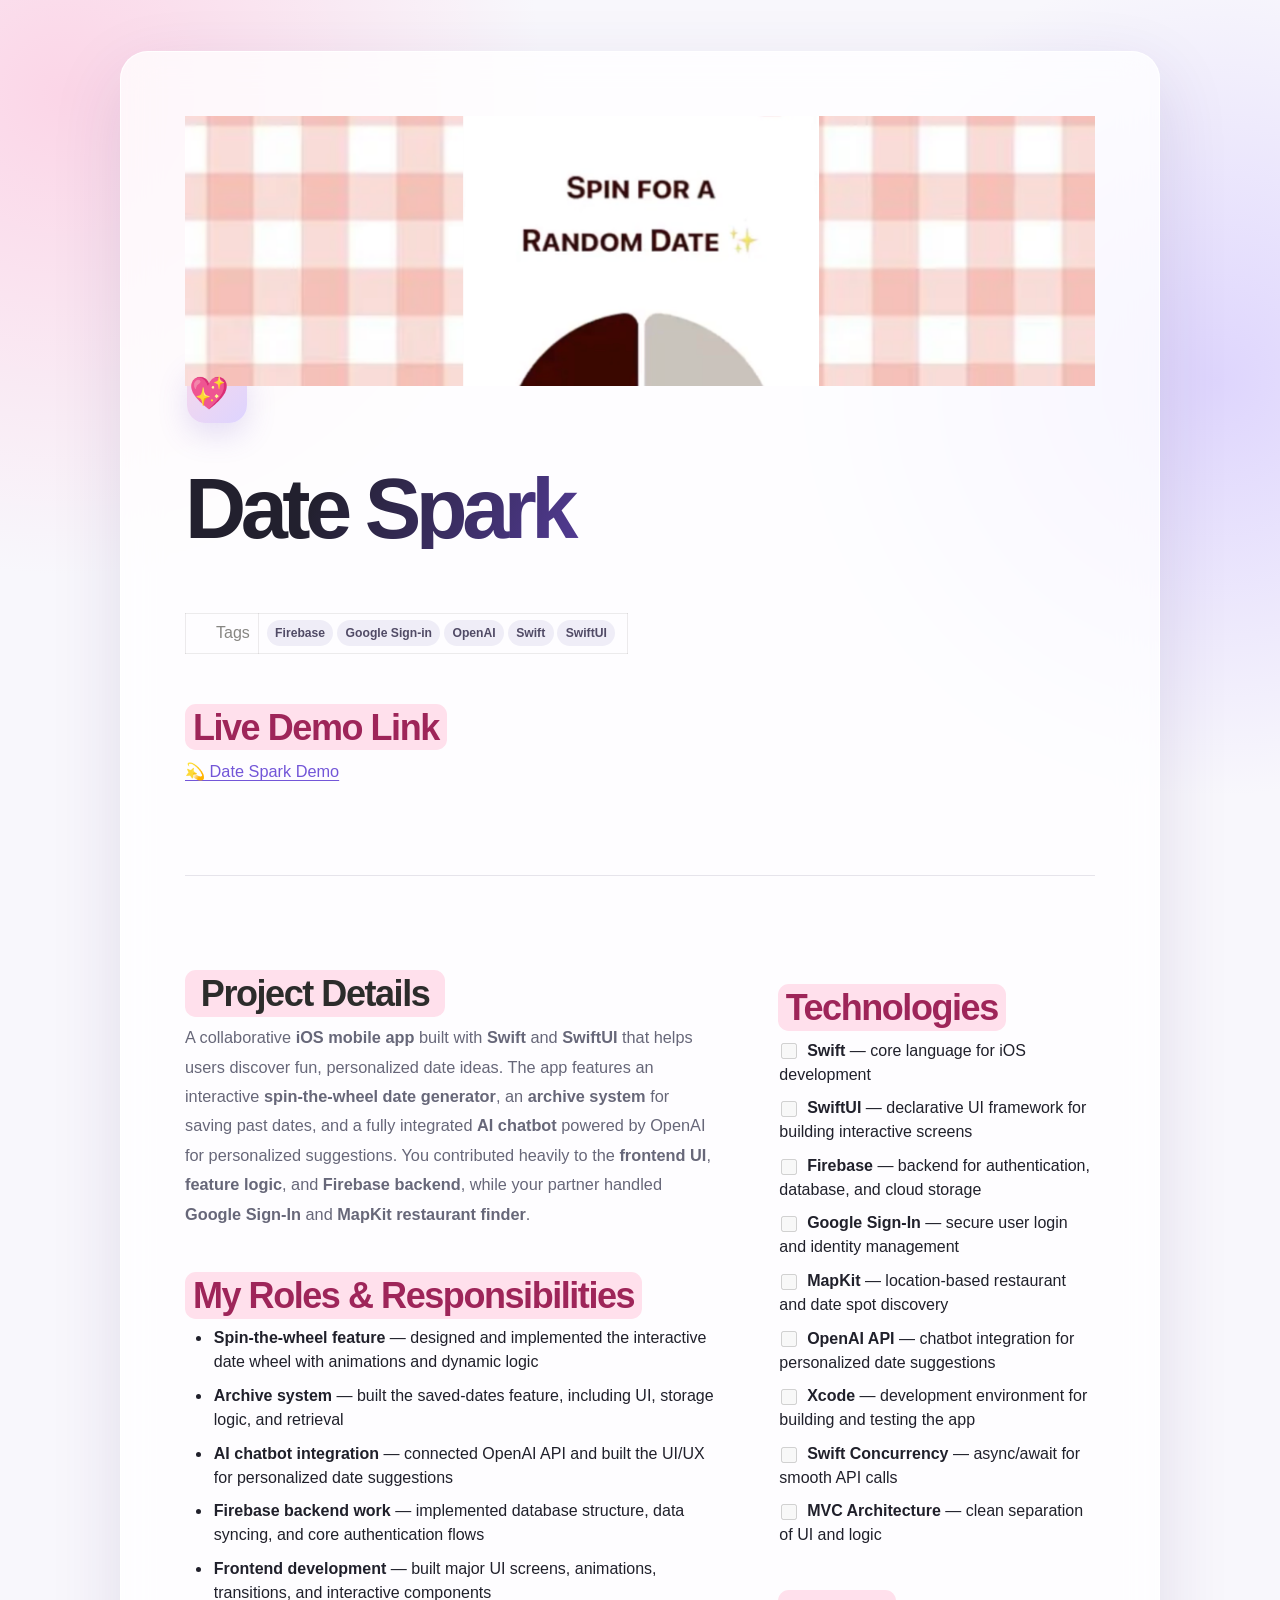
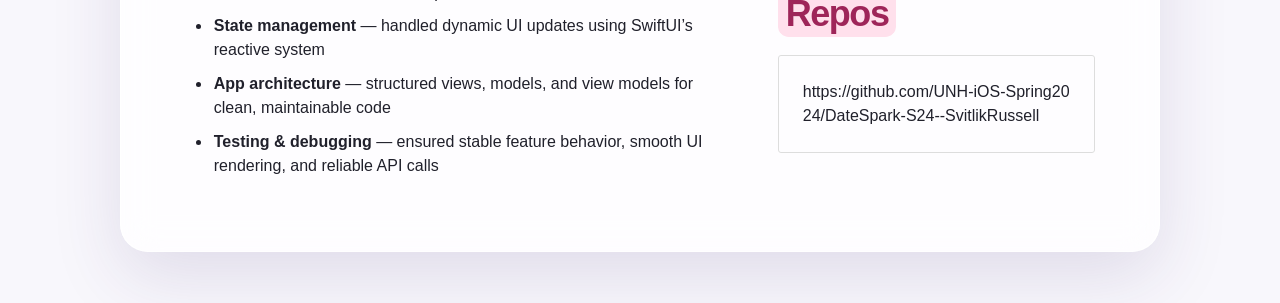
==== Date Spark 388d704489b280f3b9c7c138355784fd.html @ 3f902f93 "Polish portfolio interface and motion" ====
<html><head><meta http-equiv="Content-Type" content="text/html; charset=utf-8"/><title>Date Spark</title><meta name="data-notion-page-icon" content="💖"/><link rel="icon" href="data:image/svg+xml,%3Csvg%20xmlns%3D%22http%3A%2F%2Fwww.w3.org%2F2000%2Fsvg%22%20viewBox%3D%220%200%20100%20100%22%3E%3Ctext%20y%3D%22.9em%22%20font-size%3D%2290%22%3E%F0%9F%92%96%3C%2Ftext%3E%3C%2Fsvg%3E"/><style>
/* cspell:disable-file */
/* webkit printing magic: print all background colors */
html {
	-webkit-print-color-adjust: exact;
}
* {
	box-sizing: border-box;
	-webkit-print-color-adjust: exact;
}

html,
body {
	margin: 0;
	padding: 0;
}
@media only screen {
	body {
		margin: 2em auto;
		max-width: 900px;
		color: rgb(55, 53, 47);
	}
}

body {
	line-height: 1.5;
	white-space: pre-wrap;
}

a,
a.visited {
	color: inherit;
	text-decoration: underline;
}

.pdf-relative-link-path {
	font-size: 80%;
	color: #444;
}

h1,
h2,
h3 {
	letter-spacing: -0.01em;
	line-height: 1.2;
	font-weight: 600;
	margin-bottom: 0;
}

/* Override strong tags inside headings to maintain consistent weight */
h1 strong,
h2 strong,
h3 strong {
	font-weight: 600;
}

.page-title {
	font-size: 2.5rem;
	font-weight: 700;
	margin-top: 0;
	margin-bottom: 0.75em;
}

h1 {
	font-size: 1.875rem;
	margin-top: 1.875rem;
}

h2 {
	font-size: 1.5rem;
	margin-top: 1.5rem;
}

h3 {
	font-size: 1.25rem;
	margin-top: 1.25rem;
}

.source {
	border: 1px solid #ddd;
	border-radius: 3px;
	padding: 1.5em;
	word-break: break-all;
}

.callout {
	border-radius: 10px;
	padding: 1rem;
}

/* For default-background callouts, render the border outline. */
.callout.block-color-default_background {
	border: 1px solid rgba(55, 53, 47, 0.09);
}

figure {
	margin: 1.25em 0;
	page-break-inside: avoid;
}

/*
 * Toggles and callouts hold arbitrary content, so they can easily be taller
 * than a page. They must stay breakable: avoiding breaks inside them makes
 * Chromium push the whole block onto the next page, which leaves the previous
 * page mostly empty before every long toggle.
 */
details,
aside {
	margin: 1.25em 0;
}

/* Keep a toggle's title on the same page as the start of its content. */
summary {
	page-break-after: avoid;
	break-after: avoid;
}

/*
 * Toggle headings render as <h1/h2/h3 style="display:inline-block"> inside
 * <summary>. Without this reset, the heading's margin-top pushes it below the
 * ::marker (▼), so the triangle and the title appear on separate lines.
 */
summary h1,
summary h2,
summary h3,
summary h4 {
	margin-top: 0;
}

figcaption {
	opacity: 0.5;
	font-size: 85%;
	margin-top: 0.5em;
}

mark {
	background-color: transparent;
}

.indented {
	padding-left: 1.5em;
}

hr {
	background: transparent;
	display: block;
	width: 100%;
	height: 1px;
	visibility: visible;
	border: none;
	border-bottom: 1px solid rgba(55, 53, 47, 0.09);
}

img {
	max-width: 100%;
}

@media only print {
	img {
		max-height: 100vh;
		object-fit: contain;
	}

	table.collection-content {
		width: 100%;
		table-layout: fixed;
	}

	table.collection-content th,
	table.collection-content td {
		overflow-wrap: anywhere;
	}

	table.collection-content td > .user,
	table.collection-content td > time {
		white-space: pre-wrap;
	}
}

@page {
	margin: 1in;
}

.collection-content-wrapper {
	overflow-x: auto;
}

@media only print {
	.collection-content-wrapper {
		overflow-x: visible;
	}
}

.collection-content {
	font-size: 0.875rem;
}

.collection-content td {
	white-space: pre-wrap;
	word-break: break-word;
}

.column-list {
	display: flex;
	gap: 46px;
}

.column {
	min-width: 0;
	overflow: hidden;
}

.column > *:first-child {
	margin-top: 0;
}

.table_of_contents-item {
	display: block;
	font-size: 0.875rem;
	line-height: 1.3;
	padding-inline: 0.125rem;
	padding-block: 0.375rem;
}

.table_of_contents-indent-1 {
	margin-left: 1.5rem;
}

.table_of_contents-indent-2 {
	margin-left: 3rem;
}

.table_of_contents-indent-3 {
	margin-left: 4.5rem;
}

.table_of_contents-link {
	text-decoration: none;
	opacity: 0.7;
	border-bottom: 1px solid rgba(55, 53, 47, 0.18);
}

table,
th,
td {
	border: 1px solid rgba(55, 53, 47, 0.09);
}

table {
	border-collapse: collapse;
	border-left: none;
	border-right: none;
}

th,
td {
	font-weight: normal;
	padding: 0.25em 0.5em;
	line-height: 1.5;
	min-height: 1.5em;
	text-align: left;
}

th {
	color: rgba(55, 53, 47, 0.6);
}

ol,
ul {
	margin: 0;
	margin-block-start: 0.6em;
	margin-block-end: 0.6em;
}

li > ol:first-child,
li > ul:first-child {
	margin-block-start: 0.6em;
}

ul > li {
	list-style: disc;
}

ul.to-do-list {
	padding-inline-start: 0;
}

ul.to-do-list > li {
	list-style: none;
}

.to-do-children-checked {
	text-decoration: line-through;
	opacity: 0.375;
}

ul.toggle > li {
	list-style: none;
}

ul {
	padding-inline-start: 1.7em;
}

ul > li {
	padding-left: 0.1em;
}

ol {
	padding-inline-start: 1.6em;
}

ol.numbered-list.numbered-list-digits-2 {
	padding-inline-start: 2em;
}

ol.numbered-list.numbered-list-digits-3plus {
	padding-inline-start: 2.4em;
}

ol > li {
	padding-left: 0.2em;
}

.mono ol {
	padding-inline-start: 2em;
}

.mono ol > li {
	text-indent: -0.4em;
}

.toggle {
	padding-inline-start: 0em;
	list-style-type: none;
}

/* Indent toggle children */
.toggle > li > details {
	padding-left: 1.7em;
}

.toggle > li > details > summary {
	margin-left: -1.1em;
}

.selected-value {
	display: inline-block;
	padding: 0 0.5em;
	background: rgba(206, 205, 202, 0.5);
	border-radius: 3px;
	margin-right: 0.5em;
	margin-top: 0.3em;
	margin-bottom: 0.3em;
	white-space: nowrap;
}

.collection-title {
	display: inline-block;
	margin-right: 1em;
}

.page-description {
	margin-bottom: 2em;
}

.simple-table {
	margin-top: 1em;
	font-size: 0.875rem;
	empty-cells: show;
}
.simple-table td {
	height: 29px;
	min-width: 120px;
}

.simple-table th {
	height: 29px;
	min-width: 120px;
}

.simple-table-header-color {
	background: rgb(247, 246, 243);
	color: black;
}
.simple-table-header {
	font-weight: 500;
}

time {
	opacity: 0.5;
}

.icon {
	display: inline-flex;
	align-items: center;
	justify-content: center;
	max-width: 1.2em;
	max-height: 1.2em;
	text-decoration: none;
	vertical-align: text-bottom;
	margin-right: 0.5em;
}

/*
 * Render emoji icons using a ::before pseudo-element to keep the glyph
 * out of the DOM textContent traversal. This avoids double-rendering icons
 * in callouts and page titles.
 * NOTE(slim/html-export-pseudo-icons): I can't tagref this because it will
 * flag as a duplicate tag after codegen.
 */
.icon[data-emoji]::before {
	content: attr(data-emoji);
}

img.icon {
	border-radius: 3px;
}

.callout img.notion-static-icon {
	width: 1em;
	height: 1em;
}

.callout p {
	margin: 0;
}

.callout h1,
.callout h2,
.callout h3 {
	margin: 0 0 0.6rem;
}

.user-icon {
	width: 1.5em;
	height: 1.5em;
	border-radius: 100%;
	margin-right: 0.5rem;
}

.user-icon-inner {
	font-size: 0.8em;
}

.text-icon {
	border: 1px solid #000;
	text-align: center;
}

.page-cover-image {
	display: block;
	object-fit: cover;
	width: 100%;
	max-height: 30vh;
}

.page-header-icon {
	font-size: 3rem;
	margin-bottom: 1rem;
}

.page-header-icon-with-cover {
	margin-top: -0.72em;
	margin-left: 0.07em;
}

.page-header-icon img {
	border-radius: 3px;
}

.link-to-page {
	margin: 1em 0;
	padding: 0;
	border: none;
	font-weight: 500;
}

p > .user {
	opacity: 0.5;
}

td > .user,
td > time {
	white-space: nowrap;
}

input[type="checkbox"] {
	margin-right: 0.4em;
	vertical-align: middle;
}

p {
	margin-top: 0.5em;
	margin-bottom: 0.5em;
}

.image {
	border: none;
	margin: 1.5em 0;
	padding: 0;
	border-radius: 0;
	text-align: center;
}

.code,
code {
	background: rgba(135, 131, 120, 0.15);
	border-radius: 3px;
	padding: 0.2em 0.4em;
	border-radius: 3px;
	font-size: 85%;
	tab-size: 2;
}

code {
	color: #eb5757;
}

.code {
	padding: 1.5em 1em;
}

.code-wrap {
	white-space: pre-wrap;
	word-break: break-all;
}

.code > code {
	background: none;
	padding: 0;
	font-size: 100%;
	color: inherit;
}

blockquote {
	font-size: 1em;
	margin: 1em 0;
	padding-left: 1em;
	border-left: 3px solid rgb(55, 53, 47);
}

blockquote.quote-large {
	font-size: 1.25em;
}

.bookmark {
	text-decoration: none;
	max-height: 8em;
	padding: 0;
	display: flex;
	width: 100%;
	align-items: stretch;
}

.bookmark-title {
	font-size: 0.85em;
	overflow: hidden;
	text-overflow: ellipsis;
	height: 1.75em;
	white-space: nowrap;
}

.bookmark-text {
	display: flex;
	flex-direction: column;
}

.bookmark-info {
	flex: 4 1 180px;
	padding: 12px 14px 14px;
	display: flex;
	flex-direction: column;
	justify-content: space-between;
}

.bookmark-image {
	width: 33%;
	flex: 1 1 180px;
	display: block;
	position: relative;
	object-fit: cover;
	border-radius: 1px;
}

.bookmark-description {
	color: rgba(55, 53, 47, 0.6);
	font-size: 0.75em;
	overflow: hidden;
	max-height: 4.5em;
	word-break: break-word;
}

.bookmark-href {
	font-size: 0.75em;
	margin-top: 0.25em;
}

.tab {
	margin: 1.25em 0;
	padding-inline: 1rem;
	border: 1px solid rgba(55, 53, 47, 0.09);
}

.sans { font-family: ui-sans-serif, -apple-system, BlinkMacSystemFont, "Segoe UI Variable Display", "Segoe UI", Helvetica, "Apple Color Emoji", "Noto Sans Arabic", "Noto Sans Hebrew", Arial, sans-serif, "Segoe UI Emoji", "Segoe UI Symbol"; }
.code { font-family: "SFMono-Regular", Menlo, Consolas, "PT Mono", "Liberation Mono", Courier, monospace; }
.serif { font-family: Lyon-Text, Georgia, ui-serif, serif; }
.mono { font-family: iawriter-mono, Nitti, Menlo, Courier, monospace; }
.pdf .sans { font-family: Inter, ui-sans-serif, -apple-system, BlinkMacSystemFont, "Segoe UI Variable Display", "Segoe UI", Helvetica, "Apple Color Emoji", "Noto Sans Arabic", "Noto Sans Hebrew", Arial, sans-serif, "Segoe UI Emoji", "Segoe UI Symbol", 'Twemoji', 'Noto Color Emoji', 'Noto Sans CJK JP'; }
.pdf:lang(zh-CN) .sans { font-family: Inter, ui-sans-serif, -apple-system, BlinkMacSystemFont, "Segoe UI Variable Display", "Segoe UI", Helvetica, "Apple Color Emoji", "Noto Sans Arabic", "Noto Sans Hebrew", Arial, sans-serif, "Segoe UI Emoji", "Segoe UI Symbol", 'Twemoji', 'Noto Color Emoji', 'Noto Sans CJK SC'; }
.pdf:lang(zh-TW) .sans { font-family: Inter, ui-sans-serif, -apple-system, BlinkMacSystemFont, "Segoe UI Variable Display", "Segoe UI", Helvetica, "Apple Color Emoji", "Noto Sans Arabic", "Noto Sans Hebrew", Arial, sans-serif, "Segoe UI Emoji", "Segoe UI Symbol", 'Twemoji', 'Noto Color Emoji', 'Noto Sans CJK TC'; }
.pdf:lang(ko-KR) .sans { font-family: Inter, ui-sans-serif, -apple-system, BlinkMacSystemFont, "Segoe UI Variable Display", "Segoe UI", Helvetica, "Apple Color Emoji", "Noto Sans Arabic", "Noto Sans Hebrew", Arial, sans-serif, "Segoe UI Emoji", "Segoe UI Symbol", 'Twemoji', 'Noto Color Emoji', 'Noto Sans CJK KR'; }
.pdf .code { font-family: Source Code Pro, "SFMono-Regular", Menlo, Consolas, "PT Mono", "Liberation Mono", Courier, monospace, 'Twemoji', 'Noto Color Emoji', 'Noto Sans Mono CJK JP'; }
.pdf:lang(zh-CN) .code { font-family: Source Code Pro, "SFMono-Regular", Menlo, Consolas, "PT Mono", "Liberation Mono", Courier, monospace, 'Twemoji', 'Noto Color Emoji', 'Noto Sans Mono CJK SC'; }
.pdf:lang(zh-TW) .code { font-family: Source Code Pro, "SFMono-Regular", Menlo, Consolas, "PT Mono", "Liberation Mono", Courier, monospace, 'Twemoji', 'Noto Color Emoji', 'Noto Sans Mono CJK TC'; }
.pdf:lang(ko-KR) .code { font-family: Source Code Pro, "SFMono-Regular", Menlo, Consolas, "PT Mono", "Liberation Mono", Courier, monospace, 'Twemoji', 'Noto Color Emoji', 'Noto Sans Mono CJK KR'; }
.pdf .serif { font-family: PT Serif, Lyon-Text, Georgia, ui-serif, serif, 'Twemoji', 'Noto Color Emoji', 'Noto Serif CJK JP'; }
.pdf:lang(zh-CN) .serif { font-family: PT Serif, Lyon-Text, Georgia, ui-serif, serif, 'Twemoji', 'Noto Color Emoji', 'Noto Serif CJK SC'; }
.pdf:lang(zh-TW) .serif { font-family: PT Serif, Lyon-Text, Georgia, ui-serif, serif, 'Twemoji', 'Noto Color Emoji', 'Noto Serif CJK TC'; }
.pdf:lang(ko-KR) .serif { font-family: PT Serif, Lyon-Text, Georgia, ui-serif, serif, 'Twemoji', 'Noto Color Emoji', 'Noto Serif CJK KR'; }
.pdf .mono { font-family: PT Mono, iawriter-mono, Nitti, Menlo, Courier, monospace, 'Twemoji', 'Noto Color Emoji', 'Noto Sans Mono CJK JP'; }
.pdf:lang(zh-CN) .mono { font-family: PT Mono, iawriter-mono, Nitti, Menlo, Courier, monospace, 'Twemoji', 'Noto Color Emoji', 'Noto Sans Mono CJK SC'; }
.pdf:lang(zh-TW) .mono { font-family: PT Mono, iawriter-mono, Nitti, Menlo, Courier, monospace, 'Twemoji', 'Noto Color Emoji', 'Noto Sans Mono CJK TC'; }
.pdf:lang(ko-KR) .mono { font-family: PT Mono, iawriter-mono, Nitti, Menlo, Courier, monospace, 'Twemoji', 'Noto Color Emoji', 'Noto Sans Mono CJK KR'; }
.highlight-default {
	color: rgba(44, 44, 43, 1);
}
.highlight-gray {
	color: rgba(125, 122, 117, 1);
	fill: rgba(125, 122, 117, 1);
}
.highlight-brown {
	color: rgba(159, 118, 90, 1);
	fill: rgba(159, 118, 90, 1);
}
.highlight-orange {
	color: rgba(210, 123, 45, 1);
	fill: rgba(210, 123, 45, 1);
}
.highlight-yellow {
	color: rgba(203, 148, 52, 1);
	fill: rgba(203, 148, 52, 1);
}
.highlight-teal {
	color: rgba(80, 148, 110, 1);
	fill: rgba(80, 148, 110, 1);
}
.highlight-blue {
	color: rgba(56, 125, 201, 1);
	fill: rgba(56, 125, 201, 1);
}
.highlight-purple {
	color: rgba(154, 107, 180, 1);
	fill: rgba(154, 107, 180, 1);
}
.highlight-pink {
	color: rgba(193, 76, 138, 1);
	fill: rgba(193, 76, 138, 1);
}
.highlight-red {
	color: rgba(207, 81, 72, 1);
	fill: rgba(207, 81, 72, 1);
}
.highlight-default_background {
	color: rgba(44, 44, 43, 1);
}
.highlight-gray_background {
	background: rgba(42, 28, 0, 0.07);
}
.highlight-brown_background {
	background: rgba(139, 46, 0, 0.086);
}
.highlight-orange_background {
	background: rgba(224, 101, 1, 0.129);
}
.highlight-yellow_background {
	background: rgba(211, 168, 0, 0.137);
}
.highlight-teal_background {
	background: rgba(0, 100, 45, 0.09);
}
.highlight-blue_background {
	background: rgba(0, 124, 215, 0.094);
}
.highlight-purple_background {
	background: rgba(102, 0, 178, 0.078);
}
.highlight-pink_background {
	background: rgba(197, 0, 93, 0.086);
}
.highlight-red_background {
	background: rgba(223, 22, 0, 0.094);
}
.block-color-default {
	color: inherit;
	fill: inherit;
}
.block-color-gray {
	color: rgba(125, 122, 117, 1);
	fill: rgba(125, 122, 117, 1);
}
.block-color-brown {
	color: rgba(159, 118, 90, 1);
	fill: rgba(159, 118, 90, 1);
}
.block-color-orange {
	color: rgba(210, 123, 45, 1);
	fill: rgba(210, 123, 45, 1);
}
.block-color-yellow {
	color: rgba(203, 148, 52, 1);
	fill: rgba(203, 148, 52, 1);
}
.block-color-teal {
	color: rgba(80, 148, 110, 1);
	fill: rgba(80, 148, 110, 1);
}
.block-color-blue {
	color: rgba(56, 125, 201, 1);
	fill: rgba(56, 125, 201, 1);
}
.block-color-purple {
	color: rgba(154, 107, 180, 1);
	fill: rgba(154, 107, 180, 1);
}
.block-color-pink {
	color: rgba(193, 76, 138, 1);
	fill: rgba(193, 76, 138, 1);
}
.block-color-red {
	color: rgba(207, 81, 72, 1);
	fill: rgba(207, 81, 72, 1);
}
.block-color-default_background {
	color: inherit;
	fill: inherit;
}
.block-color-gray_background {
	background: rgba(240, 239, 237, 1);
}
.block-color-brown_background {
	background: rgba(245, 237, 233, 1);
}
.block-color-orange_background {
	background: rgba(251, 235, 222, 1);
}
.block-color-yellow_background {
	background: rgba(249, 243, 220, 1);
}
.block-color-teal_background {
	background: rgba(232, 241, 236, 1);
}
.block-color-blue_background {
	background: rgba(229, 242, 252, 1);
}
.block-color-purple_background {
	background: rgba(243, 235, 249, 1);
}
.block-color-pink_background {
	background: rgba(250, 233, 241, 1);
}
.block-color-red_background {
	background: rgba(252, 233, 231, 1);
}
.select-value-color-default { background-color: rgba(42, 28, 0, 0.07); }
.select-value-color-gray { background-color: rgba(28, 19, 1, 0.11); }
.select-value-color-brown { background-color: rgba(127, 51, 0, 0.156); }
.select-value-color-orange { background-color: rgba(196, 88, 0, 0.203); }
.select-value-color-yellow { background-color: rgba(209, 156, 0, 0.282); }
.select-value-color-green { background-color: rgba(0, 96, 38, 0.156); }
.select-value-color-blue { background-color: rgba(0, 118, 217, 0.203); }
.select-value-color-purple { background-color: rgba(92, 0, 163, 0.141); }
.select-value-color-pink { background-color: rgba(183, 0, 78, 0.152); }
.select-value-color-red { background-color: rgba(206, 24, 0, 0.164); }

.checkbox {
	display: inline-flex;
	vertical-align: text-bottom;
	width: 16;
	height: 16;
	background-size: 16px;
	margin-left: 2px;
	margin-right: 5px;
}

.checkbox-on {
	background-image: url("data:image/svg+xml;charset=UTF-8,%3Csvg%20width%3D%2216%22%20height%3D%2216%22%20viewBox%3D%220%200%2016%2016%22%20fill%3D%22none%22%20xmlns%3D%22http%3A%2F%2Fwww.w3.org%2F2000%2Fsvg%22%3E%0A%3Crect%20width%3D%2216%22%20height%3D%2216%22%20fill%3D%22%2358A9D7%22%2F%3E%0A%3Cpath%20d%3D%22M6.71429%2012.2852L14%204.9995L12.7143%203.71436L6.71429%209.71378L3.28571%206.2831L2%207.57092L6.71429%2012.2852Z%22%20fill%3D%22white%22%2F%3E%0A%3C%2Fsvg%3E");
}

.checkbox-off {
	background-image: url("data:image/svg+xml;charset=UTF-8,%3Csvg%20width%3D%2216%22%20height%3D%2216%22%20viewBox%3D%220%200%2016%2016%22%20fill%3D%22none%22%20xmlns%3D%22http%3A%2F%2Fwww.w3.org%2F2000%2Fsvg%22%3E%0A%3Crect%20x%3D%220.75%22%20y%3D%220.75%22%20width%3D%2214.5%22%20height%3D%2214.5%22%20fill%3D%22white%22%20stroke%3D%22%2336352F%22%20stroke-width%3D%221.5%22%2F%3E%0A%3C%2Fsvg%3E");
}
	
</style><style>@import url('https://cdn.jsdelivr.net/npm/katex@0.16.25/dist/katex-swap.min.css')</style><link rel="stylesheet" href="portfolio.css"/></head><body><article id="388d7044-89b2-80f3-b9c7-c138355784fd" class="page sans" data-notion-page-icon="💖"><header><img class="page-cover-image" src="Date%20Spark/Screenshot_2026-08-31_at_12.53.23_PM.png" style="object-position:center 16.679999999999996%"/><div class="page-header-icon page-header-icon-with-cover"><span class="icon" data-emoji="💖"></span></div><h1 class="page-title" dir="auto">Date Spark</h1><p class="page-description" dir="auto"></p><table class="properties"><tbody><tr class="property-row property-row-multi_select"><th><span class="icon property-icon"><img src="https://app.notion.com/icons/list_gray.svg" style="width:14px;height:14px;display:block"/></span>Tags</th><td><span class="selected-value select-value-color-red">Firebase</span><span class="selected-value select-value-color-red">Google Sign-in</span><span class="selected-value select-value-color-brown">OpenAI</span><span class="selected-value select-value-color-orange">Swift</span><span class="selected-value select-value-color-blue">SwiftUI</span></td></tr></tbody></table></header><div class="page-body"><h1 id="3cdd7044-89b2-8081-8c2d-c83606e9c9e3" class="" dir="auto"><mark class="highlight-pink" data-notion-highlight="pink">Live Demo Link</mark></h1><p id="3cdd7044-89b2-80bd-ae5d-e40ea6d0230f" class="" dir="auto"><a href="https://www.youtube.com/watch?v=zaFkQbMY8QA">💫 Date Spark Demo</a></p><p id="3cdd7044-89b2-80d7-8e3f-f4eced662774" class="" dir="auto">
</p><hr id="3cdd7044-89b2-80b0-9259-e477d30c5e63" dir="auto"/><div id="3cdd7044-89b2-80ac-82bb-fa31c47547ab" class="column-list" data-notion-column-list="" dir="auto"><div id="3cdd7044-89b2-8068-894f-ce03ace5fb6f" style="width:62.5%" class="column" data-notion-column-ratio="0.625" dir="auto"><h1 id="3cdd7044-89b2-8080-aa06-dd6b504bc209" class="" dir="auto"><mark class="highlight-pink" data-notion-highlight="pink"><mark class="highlight-default_background" data-notion-highlight="default_background">Project Details</mark></mark></h1><p id="3cdd7044-89b2-8097-927c-cec154240367" class="" dir="auto">A collaborative <strong>iOS mobile app</strong> built with <strong>Swift</strong> and <strong>SwiftUI</strong> that helps users discover fun, personalized date ideas. The app features an interactive <strong>spin‑the‑wheel date generator</strong>, an <strong>archive system</strong> for saving past dates, and a fully integrated <strong>AI chatbot</strong> powered by OpenAI for personalized suggestions. You contributed heavily to the <strong>frontend UI</strong>, <strong>feature logic</strong>, and <strong>Firebase backend</strong>, while your partner handled <strong>Google Sign‑In</strong> and <strong>MapKit restaurant finder</strong>.</p><h1 id="3cdd7044-89b2-80a7-a620-cfd303f0594c" class="" dir="auto"><mark class="highlight-pink" data-notion-highlight="pink">My Roles &amp; Responsibilities</mark></h1><ul id="3cdd7044-89b2-80b2-9736-f460f90ad6a5" class="bulleted-list" dir="auto"><li style="list-style-type:disc"><strong>Spin‑the‑wheel feature</strong> — designed and implemented the interactive date wheel with animations and dynamic logic</li></ul><ul id="3cdd7044-89b2-8054-b80c-c50701838933" class="bulleted-list" dir="auto"><li style="list-style-type:disc"><strong>Archive system</strong> — built the saved‑dates feature, including UI, storage logic, and retrieval</li></ul><ul id="3cdd7044-89b2-80dc-8c70-f6d8b0aac679" class="bulleted-list" dir="auto"><li style="list-style-type:disc"><strong>AI chatbot integration</strong> — connected OpenAI API and built the UI/UX for personalized date suggestions</li></ul><ul id="3cdd7044-89b2-8084-82c3-c35e4ae4f265" class="bulleted-list" dir="auto"><li style="list-style-type:disc"><strong>Firebase backend work</strong> — implemented database structure, data syncing, and core authentication flows</li></ul><ul id="3cdd7044-89b2-809b-b0a4-e60457f7b883" class="bulleted-list" dir="auto"><li style="list-style-type:disc"><strong>Frontend development</strong> — built major UI screens, animations, transitions, and interactive components</li></ul><ul id="3cdd7044-89b2-80cb-95c4-fe3db332d8ef" class="bulleted-list" dir="auto"><li style="list-style-type:disc"><strong>State management</strong> — handled dynamic UI updates using SwiftUI’s reactive system</li></ul><ul id="3cdd7044-89b2-8013-a1f9-d1e0722ebafa" class="bulleted-list" dir="auto"><li style="list-style-type:disc"><strong>App architecture</strong> — structured views, models, and view models for clean, maintainable code</li></ul><ul id="3cdd7044-89b2-808f-9288-d96a41fc9f0d" class="bulleted-list" dir="auto"><li style="list-style-type:disc"><strong>Testing &amp; debugging</strong> — ensured stable feature behavior, smooth UI rendering, and reliable API calls</li></ul></div><div id="3cdd7044-89b2-803b-9afb-ca8aebb0bf88" style="width:37.49999999999999%" class="column" data-notion-column-ratio="0.37499999999999994" dir="auto"><h1 id="3cdd7044-89b2-80b0-82fe-fa1cd7599381" class="" dir="auto"><mark class="highlight-pink" data-notion-highlight="pink">Technologies</mark></h1><ul id="3cdd7044-89b2-804a-9db8-c59be66ab554" class="to-do-list" dir="auto"><li><input type="checkbox" class="checkbox checkbox-off" disabled=""/> <span class="to-do-children-unchecked"><strong>Swift</strong> — core language for iOS development</span><div class="indented"></div></li></ul><ul id="3cdd7044-89b2-800a-ac21-d9295dafaf8b" class="to-do-list" dir="auto"><li><input type="checkbox" class="checkbox checkbox-off" disabled=""/> <span class="to-do-children-unchecked"><strong>SwiftUI</strong> — declarative UI framework for building interactive screens</span><div class="indented"></div></li></ul><ul id="3cdd7044-89b2-8089-9187-f9fda78c8f10" class="to-do-list" dir="auto"><li><input type="checkbox" class="checkbox checkbox-off" disabled=""/> <span class="to-do-children-unchecked"><strong>Firebase</strong> — backend for authentication, database, and cloud storage</span><div class="indented"></div></li></ul><ul id="3cdd7044-89b2-8005-8da7-c7d5de9d41fa" class="to-do-list" dir="auto"><li><input type="checkbox" class="checkbox checkbox-off" disabled=""/> <span class="to-do-children-unchecked"><strong>Google Sign‑In</strong> — secure user login and identity management</span><div class="indented"></div></li></ul><ul id="3cdd7044-89b2-80ef-b9a1-cb25d29a5eac" class="to-do-list" dir="auto"><li><input type="checkbox" class="checkbox checkbox-off" disabled=""/> <span class="to-do-children-unchecked"><strong>MapKit</strong> — location‑based restaurant and date spot discovery</span><div class="indented"></div></li></ul><ul id="3cdd7044-89b2-800a-96e9-c8df64a45152" class="to-do-list" dir="auto"><li><input type="checkbox" class="checkbox checkbox-off" disabled=""/> <span class="to-do-children-unchecked"><strong>OpenAI API</strong> — chatbot integration for personalized date suggestions</span><div class="indented"></div></li></ul><ul id="3cdd7044-89b2-8010-bdc8-c035fa2620f2" class="to-do-list" dir="auto"><li><input type="checkbox" class="checkbox checkbox-off" disabled=""/> <span class="to-do-children-unchecked"><strong>Xcode</strong> — development environment for building and testing the app</span><div class="indented"></div></li></ul><ul id="3cdd7044-89b2-8078-8f1a-d0a36a41a263" class="to-do-list" dir="auto"><li><input type="checkbox" class="checkbox checkbox-off" disabled=""/> <span class="to-do-children-unchecked"><strong>Swift Concurrency</strong> — async/await for smooth API calls</span><div class="indented"></div></li></ul><ul id="3cdd7044-89b2-8031-8b49-cecc359b6a5d" class="to-do-list" dir="auto"><li><input type="checkbox" class="checkbox checkbox-off" disabled=""/> <span class="to-do-children-unchecked"><strong>MVC Architecture</strong> — clean separation of UI and logic</span><div class="indented"></div></li></ul><h1 id="3cdd7044-89b2-8098-bb8f-e7b4ec202590" class="" dir="auto"><mark class="highlight-pink" data-notion-highlight="pink">Repos</mark></h1><figure id="3cdd7044-89b2-8035-9517-f922377006b6" dir="ltr"><div class="source">https://github.com/UNH-iOS-Spring2024/DateSpark-S24--SvitlikRussell</div></figure></div></div></div></article><span class="sans" style="font-size:14px;padding-top:2em"></span></body></html>
---- portfolio.css ----
:root {
  --ink: #20202b;
  --muted: #676779;
  --paper: rgba(255, 255, 255, 0.76);
  --line: rgba(56, 44, 91, 0.12);
  --accent: #7356d8;
  --accent-dark: #513bb1;
  --pink: #ff6e9a;
}

html { scroll-behavior: smooth; }

body {
  max-width: none !important;
  margin: 0 !important;
  padding: clamp(1.25rem, 4vw, 4rem) 1.25rem !important;
  color: var(--ink) !important;
  font-family: Inter, ui-sans-serif, system-ui, -apple-system, BlinkMacSystemFont, "Segoe UI", sans-serif;
  background:
    radial-gradient(circle at 5% 5%, rgba(255, 180, 210, 0.5), transparent 30rem),
    radial-gradient(circle at 95% 20%, rgba(176, 153, 255, 0.36), transparent 26rem),
    #f8f7fc;
}

.page {
  max-width: 1040px;
  margin: 0 auto;
  padding: clamp(1.5rem, 5vw, 4.5rem);
  overflow: hidden;
  border: 1px solid rgba(255, 255, 255, 0.9);
  border-radius: 28px;
  background: var(--paper);
  box-shadow: 0 24px 70px rgba(61, 42, 112, 0.13);
  backdrop-filter: blur(18px);
}

header { margin-bottom: 3.25rem; }

.page-header-icon {
  display: grid;
  place-items: center;
  width: 3.75rem;
  height: 3.75rem;
  margin-bottom: 1.25rem;
  border-radius: 18px;
  font-size: 2rem;
  background: linear-gradient(135deg, #f8d8ea, #ddd4ff);
  box-shadow: 0 12px 30px rgba(117, 81, 197, 0.18);
}

.page-title {
  font-size: clamp(2.5rem, 7vw, 5.3rem) !important;
  letter-spacing: -0.065em !important;
  line-height: 0.96 !important;
  background: linear-gradient(115deg, #22202e 15%, #6545bc 58%, #e55b91);
  -webkit-background-clip: text;
  background-clip: text;
  color: transparent !important;
}

.page-body > * {
  animation: reveal 600ms both cubic-bezier(.2, .8, .2, 1);
}
.page-body > *:nth-child(2) { animation-delay: 80ms; }
.page-body > *:nth-child(3) { animation-delay: 150ms; }
.page-body > *:nth-child(4) { animation-delay: 220ms; }
.page-body > *:nth-child(5) { animation-delay: 290ms; }

.column-list { gap: clamp(1.5rem, 5vw, 4rem) !important; align-items: center; }
.column-list:first-child .image { margin: 0; }
.column-list:first-child .image img {
  display: block;
  width: min(100%, 250px) !important;
  aspect-ratio: 1;
  object-fit: cover;
  border: 7px solid #fff;
  border-radius: 50%;
  box-shadow: 0 18px 42px rgba(50, 34, 94, 0.18);
  transition: transform 300ms ease, box-shadow 300ms ease;
}
.column-list:first-child .image img:hover { transform: rotate(-3deg) scale(1.035); box-shadow: 0 25px 50px rgba(50, 34, 94, 0.25); }

h1 { margin-top: 2.8rem !important; font-size: clamp(1.5rem, 3vw, 2.25rem) !important; letter-spacing: -0.04em !important; }
.column-list:first-child h1 { margin-top: 0 !important; font-size: clamp(1.7rem, 3.4vw, 3rem) !important; }
p { color: var(--muted); font-size: 1.02rem; line-height: 1.8; }

mark { padding: 0.08em 0.22em; border-radius: 0.3em; }
mark.highlight-pink { color: #9e2559; background: #ffe0ec; }
mark.highlight-purple { background: #e9e0ff; }
mark.highlight-teal { background: #d9f7f1; }

hr { margin: 3.2rem 0 !important; border-bottom-color: var(--line) !important; }
.collection-title { display: none; }
.collection-content-wrapper { overflow: visible; }
table.collection-content { width: 100%; border-collapse: separate; border-spacing: 0 0.75rem; }
table.collection-content thead { color: var(--muted); font-size: 0.72rem; letter-spacing: 0.08em; text-transform: uppercase; }
table.collection-content th { border: 0; padding: 0.25rem 1rem; }
table.collection-content td { padding: 1.1rem 1rem; border-top: 1px solid var(--line); border-bottom: 1px solid var(--line); background: rgba(255,255,255,0.7); transition: transform 220ms ease, box-shadow 220ms ease, border-color 220ms ease; }
table.collection-content td:first-child { border-left: 1px solid var(--line); border-radius: 14px 0 0 14px; }
table.collection-content td:last-child { border-right: 1px solid var(--line); border-radius: 0 14px 14px 0; }
table.collection-content tbody tr:hover td { border-color: rgba(115, 86, 216, 0.34); box-shadow: 0 9px 22px rgba(70, 51, 116, 0.1); }
table.collection-content tbody tr:hover td:first-child { transform: translateX(5px); }
table.collection-content tbody tr:hover td:last-child { transform: translateX(-5px); }
.cell-title a { color: var(--ink) !important; font-weight: 700; text-decoration: none; }
.cell-title a::after { content: "↗"; display: inline-block; margin-left: 0.55rem; color: var(--accent); transition: transform 180ms ease; }
.cell-title a:hover::after { transform: translate(3px, -3px); }

.selected-value { display: inline-flex; align-items: center; margin: 0.16rem 0.24rem 0.16rem 0; padding: 0.23rem 0.52rem; border-radius: 999px; font-size: 0.76rem; font-weight: 650; background: #efedf7; color: #514b66; }

a { color: var(--accent); text-underline-offset: 0.2em; transition: color 180ms ease; }
a:hover { color: var(--accent-dark); }

@keyframes reveal { from { opacity: 0; transform: translateY(16px); } to { opacity: 1; transform: translateY(0); } }
@media (prefers-reduced-motion: reduce) { *, *::before, *::after { animation-duration: 0.01ms !important; animation-iteration-count: 1 !important; scroll-behavior: auto !important; transition-duration: 0.01ms !important; } }
@media (max-width: 680px) {
  body { padding: 0.75rem !important; }
  .page { padding: 1.5rem; border-radius: 20px; }
  .column-list { flex-direction: column; align-items: flex-start; }
  .column-list:first-child .image img { width: 150px !important; }
  table.collection-content { min-width: 580px; }
  .collection-content-wrapper { overflow-x: auto; padding-bottom: 0.5rem; }
}
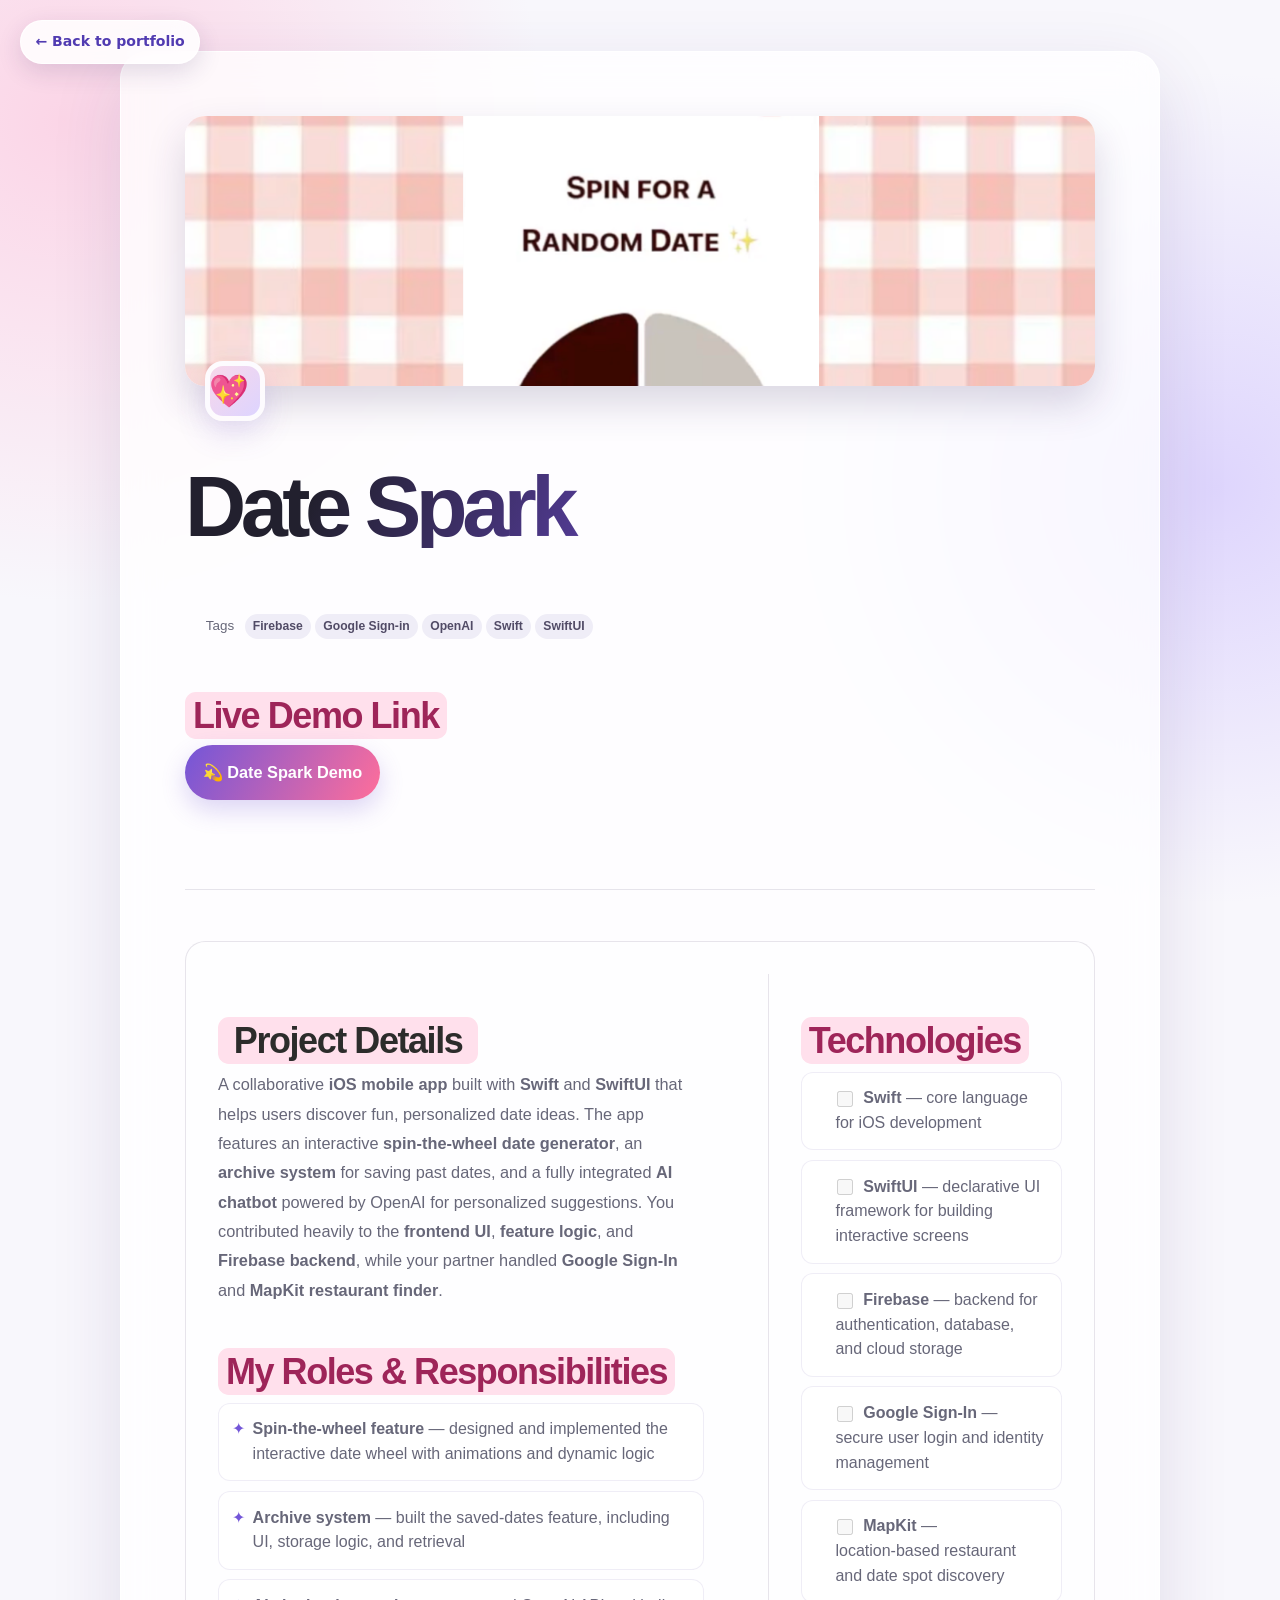
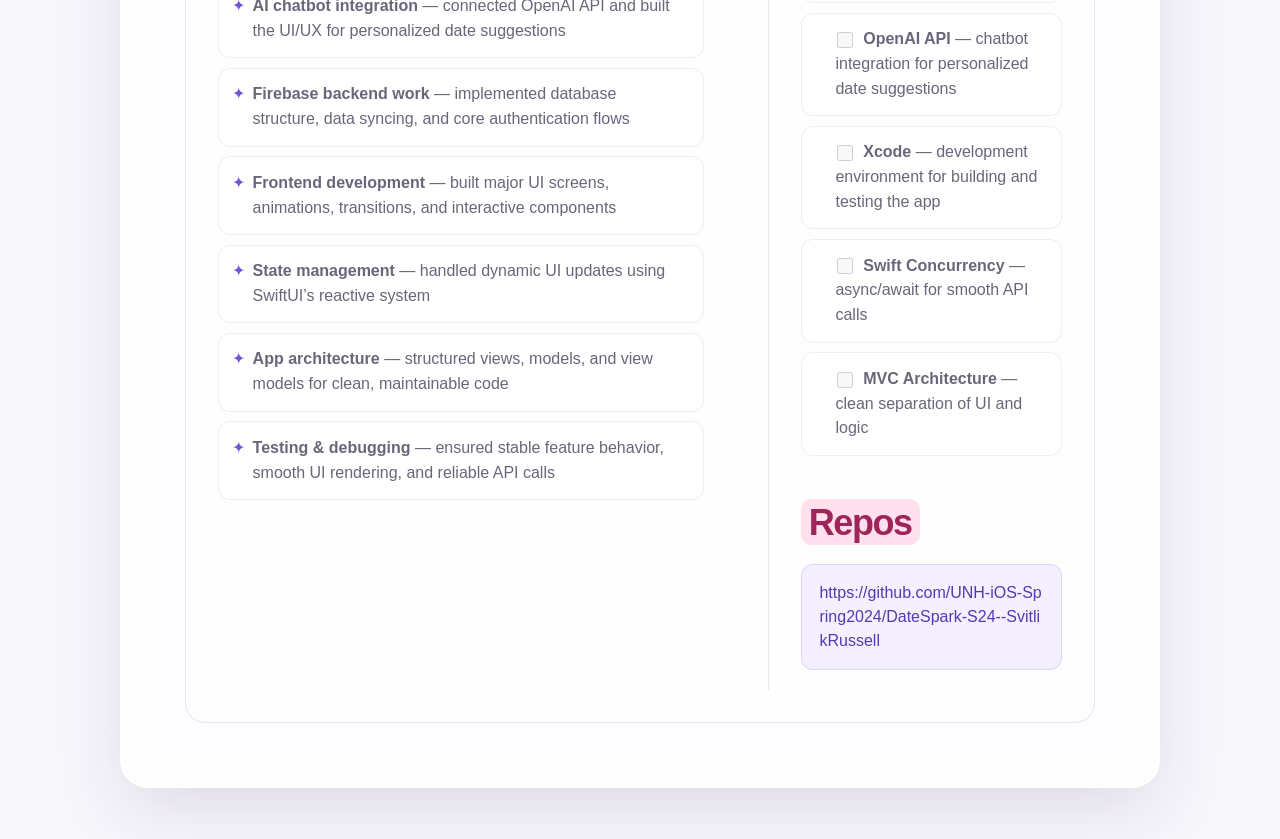
==== commit 9be9713f: "Add portfolio back buttons to project pages" ====
--- a/Date Spark 388d704489b280f3b9c7c138355784fd.html
+++ b/Date Spark 388d704489b280f3b9c7c138355784fd.html
@@ -791,5 +791,5 @@
 	background-image: url("data:image/svg+xml;charset=UTF-8,%3Csvg%20width%3D%2216%22%20height%3D%2216%22%20viewBox%3D%220%200%2016%2016%22%20fill%3D%22none%22%20xmlns%3D%22http%3A%2F%2Fwww.w3.org%2F2000%2Fsvg%22%3E%0A%3Crect%20x%3D%220.75%22%20y%3D%220.75%22%20width%3D%2214.5%22%20height%3D%2214.5%22%20fill%3D%22white%22%20stroke%3D%22%2336352F%22%20stroke-width%3D%221.5%22%2F%3E%0A%3C%2Fsvg%3E");
 }
 	
-</style><style>@import url('https://cdn.jsdelivr.net/npm/katex@0.16.25/dist/katex-swap.min.css')</style><link rel="stylesheet" href="portfolio.css"/></head><body><article id="388d7044-89b2-80f3-b9c7-c138355784fd" class="page sans" data-notion-page-icon="💖"><header><img class="page-cover-image" src="Date%20Spark/Screenshot_2026-08-31_at_12.53.23_PM.png" style="object-position:center 16.679999999999996%"/><div class="page-header-icon page-header-icon-with-cover"><span class="icon" data-emoji="💖"></span></div><h1 class="page-title" dir="auto">Date Spark</h1><p class="page-description" dir="auto"></p><table class="properties"><tbody><tr class="property-row property-row-multi_select"><th><span class="icon property-icon"><img src="https://app.notion.com/icons/list_gray.svg" style="width:14px;height:14px;display:block"/></span>Tags</th><td><span class="selected-value select-value-color-red">Firebase</span><span class="selected-value select-value-color-red">Google Sign-in</span><span class="selected-value select-value-color-brown">OpenAI</span><span class="selected-value select-value-color-orange">Swift</span><span class="selected-value select-value-color-blue">SwiftUI</span></td></tr></tbody></table></header><div class="page-body"><h1 id="3cdd7044-89b2-8081-8c2d-c83606e9c9e3" class="" dir="auto"><mark class="highlight-pink" data-notion-highlight="pink">Live Demo Link</mark></h1><p id="3cdd7044-89b2-80bd-ae5d-e40ea6d0230f" class="" dir="auto"><a href="https://www.youtube.com/watch?v=zaFkQbMY8QA">💫 Date Spark Demo</a></p><p id="3cdd7044-89b2-80d7-8e3f-f4eced662774" class="" dir="auto">
+</style><style>@import url('https://cdn.jsdelivr.net/npm/katex@0.16.25/dist/katex-swap.min.css')</style><link rel="stylesheet" href="portfolio.css"/></head><body><a class="back-button" href="index.html" aria-label="Back to portfolio">← Back to portfolio</a><article id="388d7044-89b2-80f3-b9c7-c138355784fd" class="page sans" data-notion-page-icon="💖"><header><img class="page-cover-image" src="Date%20Spark/Screenshot_2026-08-31_at_12.53.23_PM.png" style="object-position:center 16.679999999999996%"/><div class="page-header-icon page-header-icon-with-cover"><span class="icon" data-emoji="💖"></span></div><h1 class="page-title" dir="auto">Date Spark</h1><p class="page-description" dir="auto"></p><table class="properties"><tbody><tr class="property-row property-row-multi_select"><th><span class="icon property-icon"><img src="https://app.notion.com/icons/list_gray.svg" style="width:14px;height:14px;display:block"/></span>Tags</th><td><span class="selected-value select-value-color-red">Firebase</span><span class="selected-value select-value-color-red">Google Sign-in</span><span class="selected-value select-value-color-brown">OpenAI</span><span class="selected-value select-value-color-orange">Swift</span><span class="selected-value select-value-color-blue">SwiftUI</span></td></tr></tbody></table></header><div class="page-body"><h1 id="3cdd7044-89b2-8081-8c2d-c83606e9c9e3" class="" dir="auto"><mark class="highlight-pink" data-notion-highlight="pink">Live Demo Link</mark></h1><p id="3cdd7044-89b2-80bd-ae5d-e40ea6d0230f" class="" dir="auto"><a href="https://www.youtube.com/watch?v=zaFkQbMY8QA">💫 Date Spark Demo</a></p><p id="3cdd7044-89b2-80d7-8e3f-f4eced662774" class="" dir="auto">
 </p><hr id="3cdd7044-89b2-80b0-9259-e477d30c5e63" dir="auto"/><div id="3cdd7044-89b2-80ac-82bb-fa31c47547ab" class="column-list" data-notion-column-list="" dir="auto"><div id="3cdd7044-89b2-8068-894f-ce03ace5fb6f" style="width:62.5%" class="column" data-notion-column-ratio="0.625" dir="auto"><h1 id="3cdd7044-89b2-8080-aa06-dd6b504bc209" class="" dir="auto"><mark class="highlight-pink" data-notion-highlight="pink"><mark class="highlight-default_background" data-notion-highlight="default_background">Project Details</mark></mark></h1><p id="3cdd7044-89b2-8097-927c-cec154240367" class="" dir="auto">A collaborative <strong>iOS mobile app</strong> built with <strong>Swift</strong> and <strong>SwiftUI</strong> that helps users discover fun, personalized date ideas. The app features an interactive <strong>spin‑the‑wheel date generator</strong>, an <strong>archive system</strong> for saving past dates, and a fully integrated <strong>AI chatbot</strong> powered by OpenAI for personalized suggestions. You contributed heavily to the <strong>frontend UI</strong>, <strong>feature logic</strong>, and <strong>Firebase backend</strong>, while your partner handled <strong>Google Sign‑In</strong> and <strong>MapKit restaurant finder</strong>.</p><h1 id="3cdd7044-89b2-80a7-a620-cfd303f0594c" class="" dir="auto"><mark class="highlight-pink" data-notion-highlight="pink">My Roles &amp; Responsibilities</mark></h1><ul id="3cdd7044-89b2-80b2-9736-f460f90ad6a5" class="bulleted-list" dir="auto"><li style="list-style-type:disc"><strong>Spin‑the‑wheel feature</strong> — designed and implemented the interactive date wheel with animations and dynamic logic</li></ul><ul id="3cdd7044-89b2-8054-b80c-c50701838933" class="bulleted-list" dir="auto"><li style="list-style-type:disc"><strong>Archive system</strong> — built the saved‑dates feature, including UI, storage logic, and retrieval</li></ul><ul id="3cdd7044-89b2-80dc-8c70-f6d8b0aac679" class="bulleted-list" dir="auto"><li style="list-style-type:disc"><strong>AI chatbot integration</strong> — connected OpenAI API and built the UI/UX for personalized date suggestions</li></ul><ul id="3cdd7044-89b2-8084-82c3-c35e4ae4f265" class="bulleted-list" dir="auto"><li style="list-style-type:disc"><strong>Firebase backend work</strong> — implemented database structure, data syncing, and core authentication flows</li></ul><ul id="3cdd7044-89b2-809b-b0a4-e60457f7b883" class="bulleted-list" dir="auto"><li style="list-style-type:disc"><strong>Frontend development</strong> — built major UI screens, animations, transitions, and interactive components</li></ul><ul id="3cdd7044-89b2-80cb-95c4-fe3db332d8ef" class="bulleted-list" dir="auto"><li style="list-style-type:disc"><strong>State management</strong> — handled dynamic UI updates using SwiftUI’s reactive system</li></ul><ul id="3cdd7044-89b2-8013-a1f9-d1e0722ebafa" class="bulleted-list" dir="auto"><li style="list-style-type:disc"><strong>App architecture</strong> — structured views, models, and view models for clean, maintainable code</li></ul><ul id="3cdd7044-89b2-808f-9288-d96a41fc9f0d" class="bulleted-list" dir="auto"><li style="list-style-type:disc"><strong>Testing &amp; debugging</strong> — ensured stable feature behavior, smooth UI rendering, and reliable API calls</li></ul></div><div id="3cdd7044-89b2-803b-9afb-ca8aebb0bf88" style="width:37.49999999999999%" class="column" data-notion-column-ratio="0.37499999999999994" dir="auto"><h1 id="3cdd7044-89b2-80b0-82fe-fa1cd7599381" class="" dir="auto"><mark class="highlight-pink" data-notion-highlight="pink">Technologies</mark></h1><ul id="3cdd7044-89b2-804a-9db8-c59be66ab554" class="to-do-list" dir="auto"><li><input type="checkbox" class="checkbox checkbox-off" disabled=""/> <span class="to-do-children-unchecked"><strong>Swift</strong> — core language for iOS development</span><div class="indented"></div></li></ul><ul id="3cdd7044-89b2-800a-ac21-d9295dafaf8b" class="to-do-list" dir="auto"><li><input type="checkbox" class="checkbox checkbox-off" disabled=""/> <span class="to-do-children-unchecked"><strong>SwiftUI</strong> — declarative UI framework for building interactive screens</span><div class="indented"></div></li></ul><ul id="3cdd7044-89b2-8089-9187-f9fda78c8f10" class="to-do-list" dir="auto"><li><input type="checkbox" class="checkbox checkbox-off" disabled=""/> <span class="to-do-children-unchecked"><strong>Firebase</strong> — backend for authentication, database, and cloud storage</span><div class="indented"></div></li></ul><ul id="3cdd7044-89b2-8005-8da7-c7d5de9d41fa" class="to-do-list" dir="auto"><li><input type="checkbox" class="checkbox checkbox-off" disabled=""/> <span class="to-do-children-unchecked"><strong>Google Sign‑In</strong> — secure user login and identity management</span><div class="indented"></div></li></ul><ul id="3cdd7044-89b2-80ef-b9a1-cb25d29a5eac" class="to-do-list" dir="auto"><li><input type="checkbox" class="checkbox checkbox-off" disabled=""/> <span class="to-do-children-unchecked"><strong>MapKit</strong> — location‑based restaurant and date spot discovery</span><div class="indented"></div></li></ul><ul id="3cdd7044-89b2-800a-96e9-c8df64a45152" class="to-do-list" dir="auto"><li><input type="checkbox" class="checkbox checkbox-off" disabled=""/> <span class="to-do-children-unchecked"><strong>OpenAI API</strong> — chatbot integration for personalized date suggestions</span><div class="indented"></div></li></ul><ul id="3cdd7044-89b2-8010-bdc8-c035fa2620f2" class="to-do-list" dir="auto"><li><input type="checkbox" class="checkbox checkbox-off" disabled=""/> <span class="to-do-children-unchecked"><strong>Xcode</strong> — development environment for building and testing the app</span><div class="indented"></div></li></ul><ul id="3cdd7044-89b2-8078-8f1a-d0a36a41a263" class="to-do-list" dir="auto"><li><input type="checkbox" class="checkbox checkbox-off" disabled=""/> <span class="to-do-children-unchecked"><strong>Swift Concurrency</strong> — async/await for smooth API calls</span><div class="indented"></div></li></ul><ul id="3cdd7044-89b2-8031-8b49-cecc359b6a5d" class="to-do-list" dir="auto"><li><input type="checkbox" class="checkbox checkbox-off" disabled=""/> <span class="to-do-children-unchecked"><strong>MVC Architecture</strong> — clean separation of UI and logic</span><div class="indented"></div></li></ul><h1 id="3cdd7044-89b2-8098-bb8f-e7b4ec202590" class="" dir="auto"><mark class="highlight-pink" data-notion-highlight="pink">Repos</mark></h1><figure id="3cdd7044-89b2-8035-9517-f922377006b6" dir="ltr"><div class="source">https://github.com/UNH-iOS-Spring2024/DateSpark-S24--SvitlikRussell</div></figure></div></div></div></article><span class="sans" style="font-size:14px;padding-top:2em"></span></body></html>
--- a/portfolio.css
+++ b/portfolio.css
@@ -34,7 +34,65 @@
   backdrop-filter: blur(18px);
 }
 
+.back-button {
+  position: fixed;
+  z-index: 10;
+  top: 1.25rem;
+  left: 1.25rem;
+  display: inline-flex;
+  align-items: center;
+  gap: 0.45rem;
+  padding: 0.65rem 0.9rem;
+  border: 1px solid rgba(255, 255, 255, 0.9);
+  border-radius: 999px;
+  color: var(--accent-dark) !important;
+  font-size: 0.88rem;
+  font-weight: 750;
+  text-decoration: none;
+  background: rgba(255, 255, 255, 0.86);
+  box-shadow: 0 8px 24px rgba(51, 36, 89, 0.14);
+  backdrop-filter: blur(12px);
+  transition: transform 180ms ease, box-shadow 180ms ease, background 180ms ease;
+}
+.back-button:hover {
+  transform: translateX(-3px);
+  color: var(--accent-dark) !important;
+  background: #fff;
+  box-shadow: 0 12px 28px rgba(51, 36, 89, 0.2);
+}
+
 header { margin-bottom: 3.25rem; }
+
+.page-cover-image {
+  display: block;
+  width: 100%;
+  height: clamp(220px, 34vw, 360px);
+  margin: 0 0 1.65rem;
+  object-fit: cover;
+  border-radius: 20px;
+  box-shadow: 0 18px 38px rgba(54, 37, 97, 0.18);
+  animation: coverReveal 700ms both cubic-bezier(.2, .8, .2, 1);
+}
+
+header .page-header-icon-with-cover {
+  position: relative;
+  z-index: 1;
+  margin: -3.2rem 0 1.1rem 1.25rem;
+  border: 5px solid rgba(255, 255, 255, 0.9);
+}
+
+header .properties {
+  width: auto;
+  margin: 1.25rem 0 0;
+  border: 0;
+}
+header .properties th,
+header .properties td {
+  padding: 0;
+  border: 0;
+  background: transparent;
+}
+header .properties th { padding-right: 0.65rem; color: var(--muted); font-size: 0.84rem; }
 
 .page-header-icon {
   display: grid;
@@ -110,13 +168,85 @@
 a { color: var(--accent); text-underline-offset: 0.2em; transition: color 180ms ease; }
 a:hover { color: var(--accent-dark); }
 
+.email-link {
+  color: var(--accent) !important;
+  font-weight: 700;
+  text-decoration: underline;
+  text-decoration-color: currentColor;
+  text-decoration-thickness: 2px;
+  text-underline-offset: 0.22em;
+}
+
+/* Project detail pages */
+.page-body > h1:first-child + p a {
+  display: inline-flex;
+  align-items: center;
+  gap: 0.4rem;
+  padding: 0.8rem 1.1rem;
+  border-radius: 999px;
+  color: #fff;
+  font-weight: 750;
+  text-decoration: none;
+  background: linear-gradient(120deg, var(--accent), var(--pink));
+  box-shadow: 0 10px 24px rgba(113, 78, 207, 0.24);
+  transition: transform 180ms ease, box-shadow 180ms ease;
+}
+.page-body > h1:first-child + p a:hover { color: #fff; transform: translateY(-3px); box-shadow: 0 15px 30px rgba(113, 78, 207, 0.32); }
+
+.page-body .column-list:has(.to-do-list) {
+  align-items: stretch;
+  padding: clamp(1.25rem, 3vw, 2rem);
+  border: 1px solid var(--line);
+  border-radius: 20px;
+  background: rgba(255, 255, 255, 0.48);
+}
+.page-body .column-list:has(.to-do-list) .column:last-child {
+  padding: 0 0 0 clamp(1.25rem, 3vw, 2rem);
+  border-left: 1px solid var(--line);
+}
+
+.bulleted-list,
+.to-do-list {
+  margin: 0.6rem 0 !important;
+  padding: 0 !important;
+  list-style: none;
+}
+.bulleted-list li,
+.to-do-list li {
+  position: relative;
+  padding: 0.85rem 1rem 0.85rem 2.1rem;
+  border: 1px solid rgba(104, 83, 165, 0.1);
+  border-radius: 12px;
+  background: rgba(255, 255, 255, 0.6);
+  color: var(--muted);
+  line-height: 1.55;
+  transition: transform 180ms ease, border-color 180ms ease;
+}
+.bulleted-list li:hover,
+.to-do-list li:hover { transform: translateX(4px); border-color: rgba(115, 86, 216, 0.32); }
+.bulleted-list li::before { content: "✦"; position: absolute; left: 0.8rem; color: var(--accent); }
+.to-do-list input { accent-color: var(--accent); }
+
+.source {
+  padding: 1rem 1.1rem;
+  border: 1px solid rgba(115, 86, 216, 0.18);
+  border-radius: 12px;
+  color: var(--accent-dark);
+  background: #f4f0ff;
+  overflow-wrap: anywhere;
+}
+
 @keyframes reveal { from { opacity: 0; transform: translateY(16px); } to { opacity: 1; transform: translateY(0); } }
+@keyframes coverReveal { from { opacity: 0; transform: scale(1.025); } to { opacity: 1; transform: scale(1); } }
 @media (prefers-reduced-motion: reduce) { *, *::before, *::after { animation-duration: 0.01ms !important; animation-iteration-count: 1 !important; scroll-behavior: auto !important; transition-duration: 0.01ms !important; } }
 @media (max-width: 680px) {
   body { padding: 0.75rem !important; }
   .page { padding: 1.5rem; border-radius: 20px; }
+  .back-button { top: 0.8rem; left: 0.8rem; }
   .column-list { flex-direction: column; align-items: flex-start; }
   .column-list:first-child .image img { width: 150px !important; }
+  .page-cover-image { height: 200px; }
+  .page-body .column-list:has(.to-do-list) .column:last-child { padding: 1.5rem 0 0; border-top: 1px solid var(--line); border-left: 0; }
   table.collection-content { min-width: 580px; }
   .collection-content-wrapper { overflow-x: auto; padding-bottom: 0.5rem; }
 }
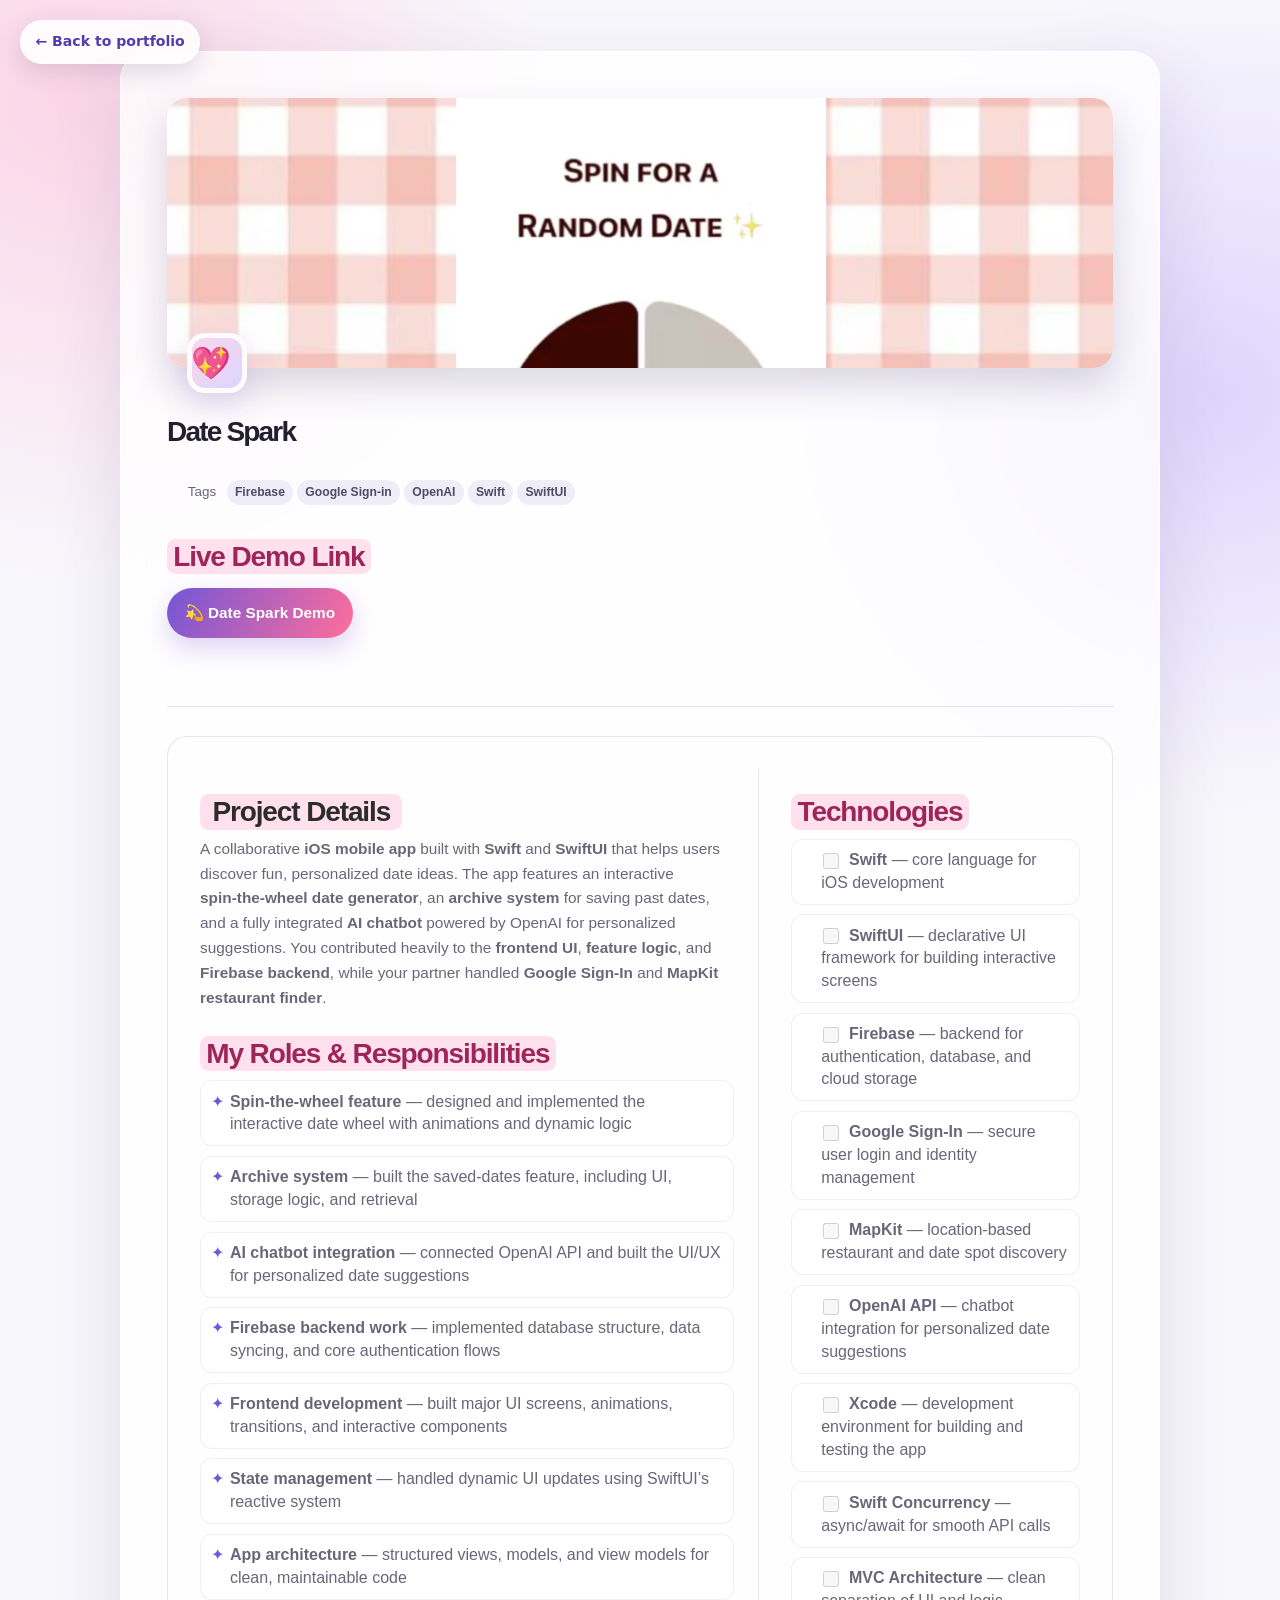
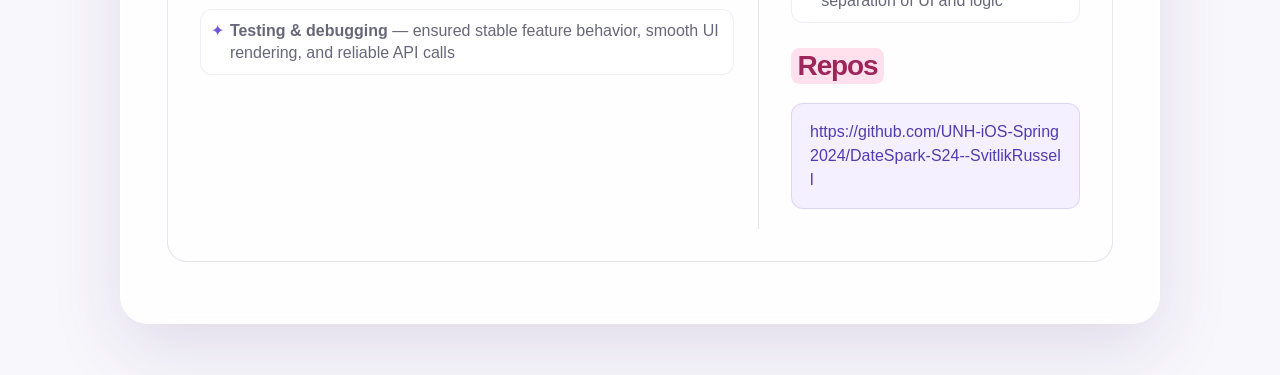
==== commit aa17c9ab: "Condense project detail page layout" ====
--- a/Date Spark 388d704489b280f3b9c7c138355784fd.html
+++ b/Date Spark 388d704489b280f3b9c7c138355784fd.html
@@ -791,5 +791,5 @@
 	background-image: url("data:image/svg+xml;charset=UTF-8,%3Csvg%20width%3D%2216%22%20height%3D%2216%22%20viewBox%3D%220%200%2016%2016%22%20fill%3D%22none%22%20xmlns%3D%22http%3A%2F%2Fwww.w3.org%2F2000%2Fsvg%22%3E%0A%3Crect%20x%3D%220.75%22%20y%3D%220.75%22%20width%3D%2214.5%22%20height%3D%2214.5%22%20fill%3D%22white%22%20stroke%3D%22%2336352F%22%20stroke-width%3D%221.5%22%2F%3E%0A%3C%2Fsvg%3E");
 }
 	
-</style><style>@import url('https://cdn.jsdelivr.net/npm/katex@0.16.25/dist/katex-swap.min.css')</style><link rel="stylesheet" href="portfolio.css"/></head><body><a class="back-button" href="index.html" aria-label="Back to portfolio">← Back to portfolio</a><article id="388d7044-89b2-80f3-b9c7-c138355784fd" class="page sans" data-notion-page-icon="💖"><header><img class="page-cover-image" src="Date%20Spark/Screenshot_2026-08-31_at_12.53.23_PM.png" style="object-position:center 16.679999999999996%"/><div class="page-header-icon page-header-icon-with-cover"><span class="icon" data-emoji="💖"></span></div><h1 class="page-title" dir="auto">Date Spark</h1><p class="page-description" dir="auto"></p><table class="properties"><tbody><tr class="property-row property-row-multi_select"><th><span class="icon property-icon"><img src="https://app.notion.com/icons/list_gray.svg" style="width:14px;height:14px;display:block"/></span>Tags</th><td><span class="selected-value select-value-color-red">Firebase</span><span class="selected-value select-value-color-red">Google Sign-in</span><span class="selected-value select-value-color-brown">OpenAI</span><span class="selected-value select-value-color-orange">Swift</span><span class="selected-value select-value-color-blue">SwiftUI</span></td></tr></tbody></table></header><div class="page-body"><h1 id="3cdd7044-89b2-8081-8c2d-c83606e9c9e3" class="" dir="auto"><mark class="highlight-pink" data-notion-highlight="pink">Live Demo Link</mark></h1><p id="3cdd7044-89b2-80bd-ae5d-e40ea6d0230f" class="" dir="auto"><a href="https://www.youtube.com/watch?v=zaFkQbMY8QA">💫 Date Spark Demo</a></p><p id="3cdd7044-89b2-80d7-8e3f-f4eced662774" class="" dir="auto">
+</style><style>@import url('https://cdn.jsdelivr.net/npm/katex@0.16.25/dist/katex-swap.min.css')</style><link rel="stylesheet" href="portfolio.css"/></head><body class="project-page"><a class="back-button" href="index.html" aria-label="Back to portfolio">← Back to portfolio</a><article id="388d7044-89b2-80f3-b9c7-c138355784fd" class="page sans" data-notion-page-icon="💖"><header><img class="page-cover-image" src="Date%20Spark/Screenshot_2026-08-31_at_12.53.23_PM.png" style="object-position:center 16.679999999999996%"/><div class="page-header-icon page-header-icon-with-cover"><span class="icon" data-emoji="💖"></span></div><h1 class="page-title" dir="auto">Date Spark</h1><p class="page-description" dir="auto"></p><table class="properties"><tbody><tr class="property-row property-row-multi_select"><th><span class="icon property-icon"><img src="https://app.notion.com/icons/list_gray.svg" style="width:14px;height:14px;display:block"/></span>Tags</th><td><span class="selected-value select-value-color-red">Firebase</span><span class="selected-value select-value-color-red">Google Sign-in</span><span class="selected-value select-value-color-brown">OpenAI</span><span class="selected-value select-value-color-orange">Swift</span><span class="selected-value select-value-color-blue">SwiftUI</span></td></tr></tbody></table></header><div class="page-body"><h1 id="3cdd7044-89b2-8081-8c2d-c83606e9c9e3" class="" dir="auto"><mark class="highlight-pink" data-notion-highlight="pink">Live Demo Link</mark></h1><p id="3cdd7044-89b2-80bd-ae5d-e40ea6d0230f" class="" dir="auto"><a href="https://www.youtube.com/watch?v=zaFkQbMY8QA">💫 Date Spark Demo</a></p><p id="3cdd7044-89b2-80d7-8e3f-f4eced662774" class="" dir="auto">
 </p><hr id="3cdd7044-89b2-80b0-9259-e477d30c5e63" dir="auto"/><div id="3cdd7044-89b2-80ac-82bb-fa31c47547ab" class="column-list" data-notion-column-list="" dir="auto"><div id="3cdd7044-89b2-8068-894f-ce03ace5fb6f" style="width:62.5%" class="column" data-notion-column-ratio="0.625" dir="auto"><h1 id="3cdd7044-89b2-8080-aa06-dd6b504bc209" class="" dir="auto"><mark class="highlight-pink" data-notion-highlight="pink"><mark class="highlight-default_background" data-notion-highlight="default_background">Project Details</mark></mark></h1><p id="3cdd7044-89b2-8097-927c-cec154240367" class="" dir="auto">A collaborative <strong>iOS mobile app</strong> built with <strong>Swift</strong> and <strong>SwiftUI</strong> that helps users discover fun, personalized date ideas. The app features an interactive <strong>spin‑the‑wheel date generator</strong>, an <strong>archive system</strong> for saving past dates, and a fully integrated <strong>AI chatbot</strong> powered by OpenAI for personalized suggestions. You contributed heavily to the <strong>frontend UI</strong>, <strong>feature logic</strong>, and <strong>Firebase backend</strong>, while your partner handled <strong>Google Sign‑In</strong> and <strong>MapKit restaurant finder</strong>.</p><h1 id="3cdd7044-89b2-80a7-a620-cfd303f0594c" class="" dir="auto"><mark class="highlight-pink" data-notion-highlight="pink">My Roles &amp; Responsibilities</mark></h1><ul id="3cdd7044-89b2-80b2-9736-f460f90ad6a5" class="bulleted-list" dir="auto"><li style="list-style-type:disc"><strong>Spin‑the‑wheel feature</strong> — designed and implemented the interactive date wheel with animations and dynamic logic</li></ul><ul id="3cdd7044-89b2-8054-b80c-c50701838933" class="bulleted-list" dir="auto"><li style="list-style-type:disc"><strong>Archive system</strong> — built the saved‑dates feature, including UI, storage logic, and retrieval</li></ul><ul id="3cdd7044-89b2-80dc-8c70-f6d8b0aac679" class="bulleted-list" dir="auto"><li style="list-style-type:disc"><strong>AI chatbot integration</strong> — connected OpenAI API and built the UI/UX for personalized date suggestions</li></ul><ul id="3cdd7044-89b2-8084-82c3-c35e4ae4f265" class="bulleted-list" dir="auto"><li style="list-style-type:disc"><strong>Firebase backend work</strong> — implemented database structure, data syncing, and core authentication flows</li></ul><ul id="3cdd7044-89b2-809b-b0a4-e60457f7b883" class="bulleted-list" dir="auto"><li style="list-style-type:disc"><strong>Frontend development</strong> — built major UI screens, animations, transitions, and interactive components</li></ul><ul id="3cdd7044-89b2-80cb-95c4-fe3db332d8ef" class="bulleted-list" dir="auto"><li style="list-style-type:disc"><strong>State management</strong> — handled dynamic UI updates using SwiftUI’s reactive system</li></ul><ul id="3cdd7044-89b2-8013-a1f9-d1e0722ebafa" class="bulleted-list" dir="auto"><li style="list-style-type:disc"><strong>App architecture</strong> — structured views, models, and view models for clean, maintainable code</li></ul><ul id="3cdd7044-89b2-808f-9288-d96a41fc9f0d" class="bulleted-list" dir="auto"><li style="list-style-type:disc"><strong>Testing &amp; debugging</strong> — ensured stable feature behavior, smooth UI rendering, and reliable API calls</li></ul></div><div id="3cdd7044-89b2-803b-9afb-ca8aebb0bf88" style="width:37.49999999999999%" class="column" data-notion-column-ratio="0.37499999999999994" dir="auto"><h1 id="3cdd7044-89b2-80b0-82fe-fa1cd7599381" class="" dir="auto"><mark class="highlight-pink" data-notion-highlight="pink">Technologies</mark></h1><ul id="3cdd7044-89b2-804a-9db8-c59be66ab554" class="to-do-list" dir="auto"><li><input type="checkbox" class="checkbox checkbox-off" disabled=""/> <span class="to-do-children-unchecked"><strong>Swift</strong> — core language for iOS development</span><div class="indented"></div></li></ul><ul id="3cdd7044-89b2-800a-ac21-d9295dafaf8b" class="to-do-list" dir="auto"><li><input type="checkbox" class="checkbox checkbox-off" disabled=""/> <span class="to-do-children-unchecked"><strong>SwiftUI</strong> — declarative UI framework for building interactive screens</span><div class="indented"></div></li></ul><ul id="3cdd7044-89b2-8089-9187-f9fda78c8f10" class="to-do-list" dir="auto"><li><input type="checkbox" class="checkbox checkbox-off" disabled=""/> <span class="to-do-children-unchecked"><strong>Firebase</strong> — backend for authentication, database, and cloud storage</span><div class="indented"></div></li></ul><ul id="3cdd7044-89b2-8005-8da7-c7d5de9d41fa" class="to-do-list" dir="auto"><li><input type="checkbox" class="checkbox checkbox-off" disabled=""/> <span class="to-do-children-unchecked"><strong>Google Sign‑In</strong> — secure user login and identity management</span><div class="indented"></div></li></ul><ul id="3cdd7044-89b2-80ef-b9a1-cb25d29a5eac" class="to-do-list" dir="auto"><li><input type="checkbox" class="checkbox checkbox-off" disabled=""/> <span class="to-do-children-unchecked"><strong>MapKit</strong> — location‑based restaurant and date spot discovery</span><div class="indented"></div></li></ul><ul id="3cdd7044-89b2-800a-96e9-c8df64a45152" class="to-do-list" dir="auto"><li><input type="checkbox" class="checkbox checkbox-off" disabled=""/> <span class="to-do-children-unchecked"><strong>OpenAI API</strong> — chatbot integration for personalized date suggestions</span><div class="indented"></div></li></ul><ul id="3cdd7044-89b2-8010-bdc8-c035fa2620f2" class="to-do-list" dir="auto"><li><input type="checkbox" class="checkbox checkbox-off" disabled=""/> <span class="to-do-children-unchecked"><strong>Xcode</strong> — development environment for building and testing the app</span><div class="indented"></div></li></ul><ul id="3cdd7044-89b2-8078-8f1a-d0a36a41a263" class="to-do-list" dir="auto"><li><input type="checkbox" class="checkbox checkbox-off" disabled=""/> <span class="to-do-children-unchecked"><strong>Swift Concurrency</strong> — async/await for smooth API calls</span><div class="indented"></div></li></ul><ul id="3cdd7044-89b2-8031-8b49-cecc359b6a5d" class="to-do-list" dir="auto"><li><input type="checkbox" class="checkbox checkbox-off" disabled=""/> <span class="to-do-children-unchecked"><strong>MVC Architecture</strong> — clean separation of UI and logic</span><div class="indented"></div></li></ul><h1 id="3cdd7044-89b2-8098-bb8f-e7b4ec202590" class="" dir="auto"><mark class="highlight-pink" data-notion-highlight="pink">Repos</mark></h1><figure id="3cdd7044-89b2-8035-9517-f922377006b6" dir="ltr"><div class="source">https://github.com/UNH-iOS-Spring2024/DateSpark-S24--SvitlikRussell</div></figure></div></div></div></article><span class="sans" style="font-size:14px;padding-top:2em"></span></body></html>
--- a/portfolio.css
+++ b/portfolio.css
@@ -170,14 +170,40 @@
 
 .email-link {
   color: var(--accent) !important;
-  font-weight: 700;
+  font-weight: 500;
   text-decoration: underline;
   text-decoration-color: currentColor;
   text-decoration-thickness: 2px;
   text-underline-offset: 0.22em;
 }
 
+/* Contact links on the homepage */
+#ba8d7044-89b2-8208-bce3-81c74f05ed7c {
+  display: grid !important;
+  grid-template-columns: repeat(3, minmax(0, 1fr));
+  gap: 1rem;
+  align-items: center;
+}
+#ba8d7044-89b2-8208-bce3-81c74f05ed7c > .column {
+  width: auto !important;
+  overflow: visible;
+}
+#ba8d7044-89b2-8208-bce3-81c74f05ed7c > .column:last-child { display: none; }
+#ba8d7044-89b2-8208-bce3-81c74f05ed7c p { margin: 0; white-space: nowrap; }
+
 /* Project detail pages */
+.project-page .page { padding: clamp(1.5rem, 3.6vw, 3rem); }
+.project-page header { margin-bottom: 2rem; }
+.project-page .page-cover-image {
+  height: clamp(180px, 23vw, 270px);
+  margin-bottom: 1rem;
+}
+.project-page h1 { margin-top: 1.65rem !important; font-size: clamp(1.3rem, 2.4vw, 1.75rem) !important; }
+.project-page p { font-size: 0.96rem; line-height: 1.62; }
+.project-page .page-body > * { margin-top: 0.9rem; margin-bottom: 0.9rem; }
+.project-page hr { margin: 1.8rem 0 !important; }
+.project-page .column-list:has(.to-do-list) { gap: 1.5rem !important; padding: 1.25rem; }
+.project-page .column-list:has(.to-do-list) .column:last-child { padding-left: 1.5rem; }
 .page-body > h1:first-child + p a {
   display: inline-flex;
   align-items: center;
@@ -214,17 +240,17 @@
 .bulleted-list li,
 .to-do-list li {
   position: relative;
-  padding: 0.85rem 1rem 0.85rem 2.1rem;
+  padding: 0.58rem 0.75rem 0.58rem 1.8rem;
   border: 1px solid rgba(104, 83, 165, 0.1);
   border-radius: 12px;
   background: rgba(255, 255, 255, 0.6);
   color: var(--muted);
-  line-height: 1.55;
+  line-height: 1.42;
   transition: transform 180ms ease, border-color 180ms ease;
 }
 .bulleted-list li:hover,
 .to-do-list li:hover { transform: translateX(4px); border-color: rgba(115, 86, 216, 0.32); }
-.bulleted-list li::before { content: "✦"; position: absolute; left: 0.8rem; color: var(--accent); }
+.bulleted-list li::before { content: "✦"; position: absolute; left: 0.62rem; color: var(--accent); }
 .to-do-list input { accent-color: var(--accent); }
 
 .source {
@@ -245,8 +271,9 @@
   .back-button { top: 0.8rem; left: 0.8rem; }
   .column-list { flex-direction: column; align-items: flex-start; }
   .column-list:first-child .image img { width: 150px !important; }
-  .page-cover-image { height: 200px; }
-  .page-body .column-list:has(.to-do-list) .column:last-child { padding: 1.5rem 0 0; border-top: 1px solid var(--line); border-left: 0; }
+  .project-page .page-cover-image { height: 180px; }
+  .project-page .page-body .column-list:has(.to-do-list) .column:last-child { padding: 1rem 0 0; border-top: 1px solid var(--line); border-left: 0; }
+  #ba8d7044-89b2-8208-bce3-81c74f05ed7c { grid-template-columns: 1fr; gap: 0.8rem; }
   table.collection-content { min-width: 580px; }
   .collection-content-wrapper { overflow-x: auto; padding-bottom: 0.5rem; }
 }
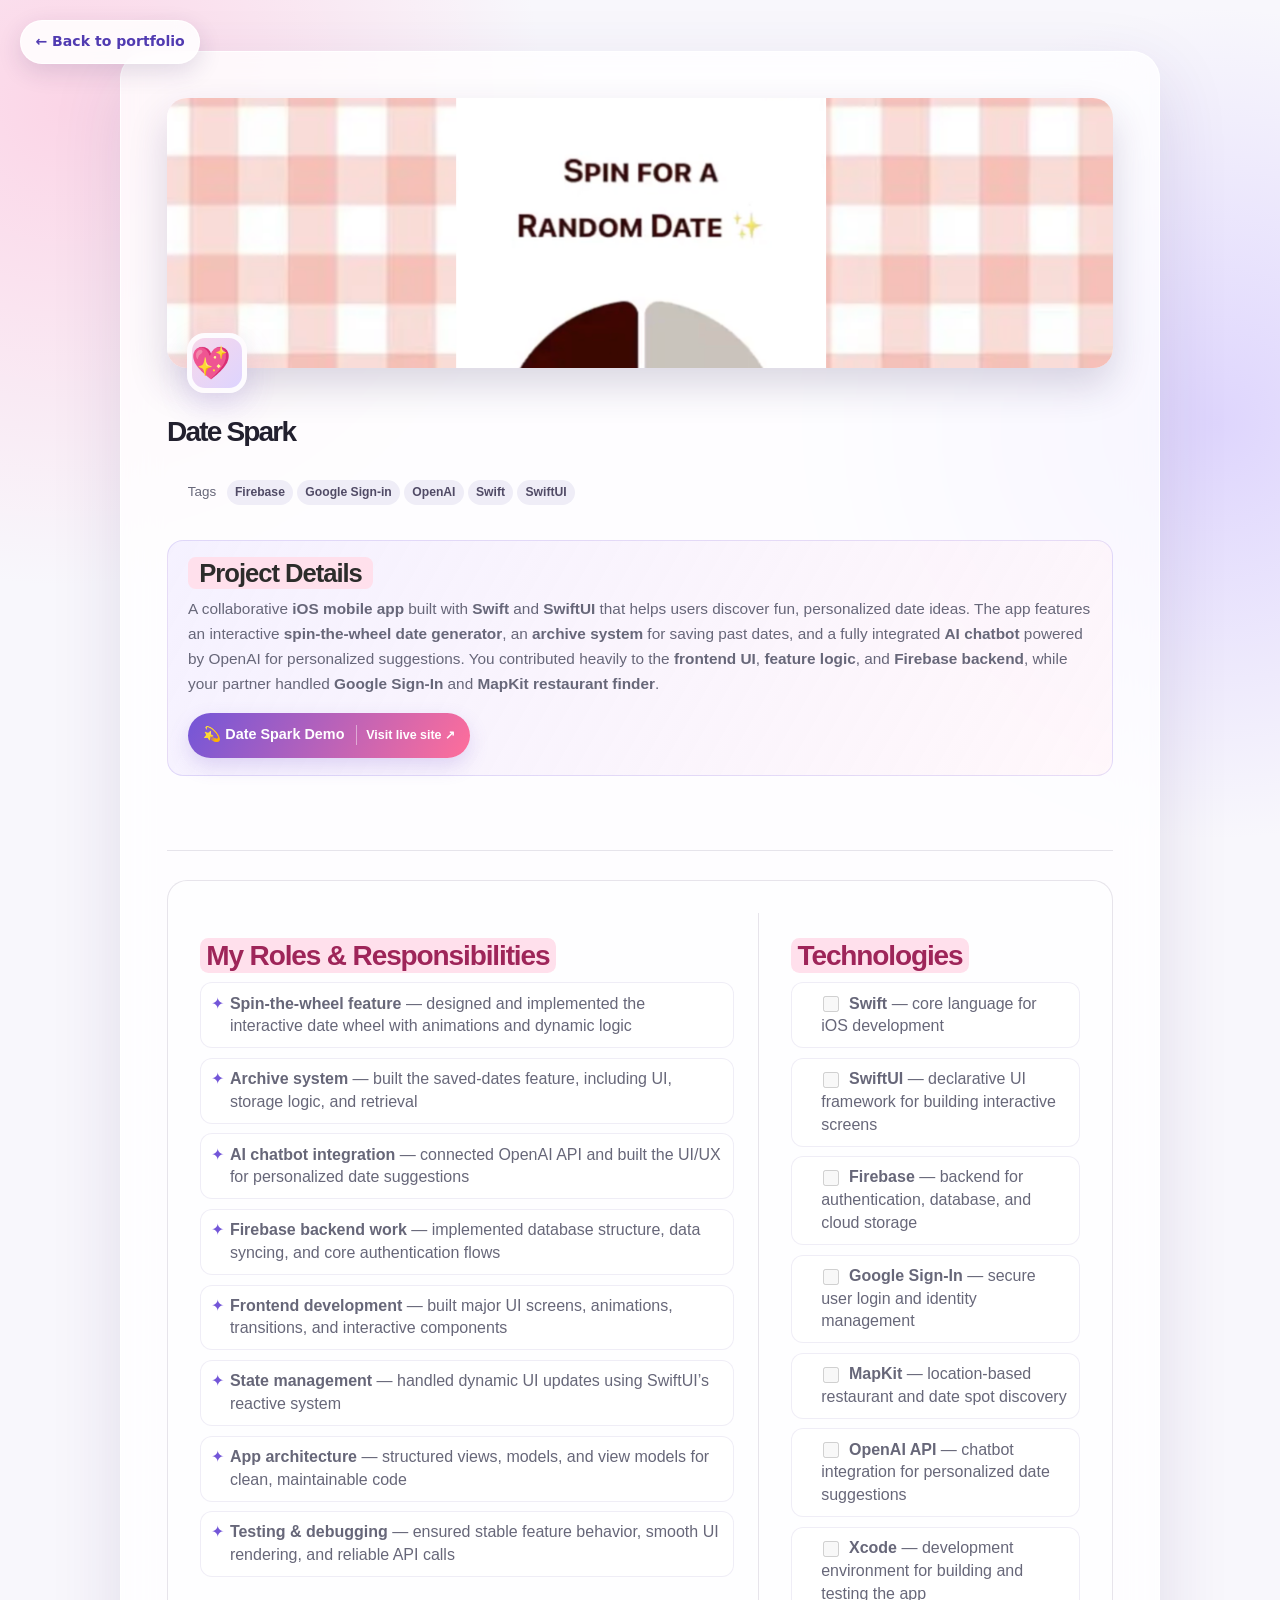
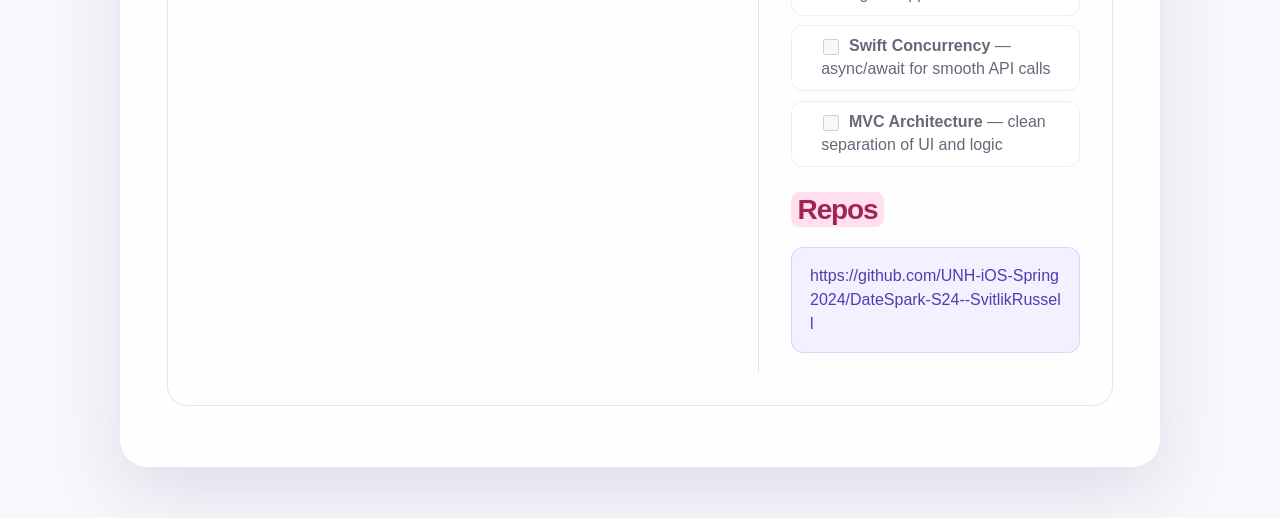
==== commit 9e54e660: "put link demo in project card" ====
--- a/Date Spark 388d704489b280f3b9c7c138355784fd.html
+++ b/Date Spark 388d704489b280f3b9c7c138355784fd.html
@@ -792,4 +792,4 @@
 }
 	
 </style><style>@import url('https://cdn.jsdelivr.net/npm/katex@0.16.25/dist/katex-swap.min.css')</style><link rel="stylesheet" href="portfolio.css"/></head><body class="project-page"><a class="back-button" href="index.html" aria-label="Back to portfolio">← Back to portfolio</a><article id="388d7044-89b2-80f3-b9c7-c138355784fd" class="page sans" data-notion-page-icon="💖"><header><img class="page-cover-image" src="Date%20Spark/Screenshot_2026-08-31_at_12.53.23_PM.png" style="object-position:center 16.679999999999996%"/><div class="page-header-icon page-header-icon-with-cover"><span class="icon" data-emoji="💖"></span></div><h1 class="page-title" dir="auto">Date Spark</h1><p class="page-description" dir="auto"></p><table class="properties"><tbody><tr class="property-row property-row-multi_select"><th><span class="icon property-icon"><img src="https://app.notion.com/icons/list_gray.svg" style="width:14px;height:14px;display:block"/></span>Tags</th><td><span class="selected-value select-value-color-red">Firebase</span><span class="selected-value select-value-color-red">Google Sign-in</span><span class="selected-value select-value-color-brown">OpenAI</span><span class="selected-value select-value-color-orange">Swift</span><span class="selected-value select-value-color-blue">SwiftUI</span></td></tr></tbody></table></header><div class="page-body"><h1 id="3cdd7044-89b2-8081-8c2d-c83606e9c9e3" class="" dir="auto"><mark class="highlight-pink" data-notion-highlight="pink">Live Demo Link</mark></h1><p id="3cdd7044-89b2-80bd-ae5d-e40ea6d0230f" class="" dir="auto"><a href="https://www.youtube.com/watch?v=zaFkQbMY8QA">💫 Date Spark Demo</a></p><p id="3cdd7044-89b2-80d7-8e3f-f4eced662774" class="" dir="auto">
-</p><hr id="3cdd7044-89b2-80b0-9259-e477d30c5e63" dir="auto"/><div id="3cdd7044-89b2-80ac-82bb-fa31c47547ab" class="column-list" data-notion-column-list="" dir="auto"><div id="3cdd7044-89b2-8068-894f-ce03ace5fb6f" style="width:62.5%" class="column" data-notion-column-ratio="0.625" dir="auto"><h1 id="3cdd7044-89b2-8080-aa06-dd6b504bc209" class="" dir="auto"><mark class="highlight-pink" data-notion-highlight="pink"><mark class="highlight-default_background" data-notion-highlight="default_background">Project Details</mark></mark></h1><p id="3cdd7044-89b2-8097-927c-cec154240367" class="" dir="auto">A collaborative <strong>iOS mobile app</strong> built with <strong>Swift</strong> and <strong>SwiftUI</strong> that helps users discover fun, personalized date ideas. The app features an interactive <strong>spin‑the‑wheel date generator</strong>, an <strong>archive system</strong> for saving past dates, and a fully integrated <strong>AI chatbot</strong> powered by OpenAI for personalized suggestions. You contributed heavily to the <strong>frontend UI</strong>, <strong>feature logic</strong>, and <strong>Firebase backend</strong>, while your partner handled <strong>Google Sign‑In</strong> and <strong>MapKit restaurant finder</strong>.</p><h1 id="3cdd7044-89b2-80a7-a620-cfd303f0594c" class="" dir="auto"><mark class="highlight-pink" data-notion-highlight="pink">My Roles &amp; Responsibilities</mark></h1><ul id="3cdd7044-89b2-80b2-9736-f460f90ad6a5" class="bulleted-list" dir="auto"><li style="list-style-type:disc"><strong>Spin‑the‑wheel feature</strong> — designed and implemented the interactive date wheel with animations and dynamic logic</li></ul><ul id="3cdd7044-89b2-8054-b80c-c50701838933" class="bulleted-list" dir="auto"><li style="list-style-type:disc"><strong>Archive system</strong> — built the saved‑dates feature, including UI, storage logic, and retrieval</li></ul><ul id="3cdd7044-89b2-80dc-8c70-f6d8b0aac679" class="bulleted-list" dir="auto"><li style="list-style-type:disc"><strong>AI chatbot integration</strong> — connected OpenAI API and built the UI/UX for personalized date suggestions</li></ul><ul id="3cdd7044-89b2-8084-82c3-c35e4ae4f265" class="bulleted-list" dir="auto"><li style="list-style-type:disc"><strong>Firebase backend work</strong> — implemented database structure, data syncing, and core authentication flows</li></ul><ul id="3cdd7044-89b2-809b-b0a4-e60457f7b883" class="bulleted-list" dir="auto"><li style="list-style-type:disc"><strong>Frontend development</strong> — built major UI screens, animations, transitions, and interactive components</li></ul><ul id="3cdd7044-89b2-80cb-95c4-fe3db332d8ef" class="bulleted-list" dir="auto"><li style="list-style-type:disc"><strong>State management</strong> — handled dynamic UI updates using SwiftUI’s reactive system</li></ul><ul id="3cdd7044-89b2-8013-a1f9-d1e0722ebafa" class="bulleted-list" dir="auto"><li style="list-style-type:disc"><strong>App architecture</strong> — structured views, models, and view models for clean, maintainable code</li></ul><ul id="3cdd7044-89b2-808f-9288-d96a41fc9f0d" class="bulleted-list" dir="auto"><li style="list-style-type:disc"><strong>Testing &amp; debugging</strong> — ensured stable feature behavior, smooth UI rendering, and reliable API calls</li></ul></div><div id="3cdd7044-89b2-803b-9afb-ca8aebb0bf88" style="width:37.49999999999999%" class="column" data-notion-column-ratio="0.37499999999999994" dir="auto"><h1 id="3cdd7044-89b2-80b0-82fe-fa1cd7599381" class="" dir="auto"><mark class="highlight-pink" data-notion-highlight="pink">Technologies</mark></h1><ul id="3cdd7044-89b2-804a-9db8-c59be66ab554" class="to-do-list" dir="auto"><li><input type="checkbox" class="checkbox checkbox-off" disabled=""/> <span class="to-do-children-unchecked"><strong>Swift</strong> — core language for iOS development</span><div class="indented"></div></li></ul><ul id="3cdd7044-89b2-800a-ac21-d9295dafaf8b" class="to-do-list" dir="auto"><li><input type="checkbox" class="checkbox checkbox-off" disabled=""/> <span class="to-do-children-unchecked"><strong>SwiftUI</strong> — declarative UI framework for building interactive screens</span><div class="indented"></div></li></ul><ul id="3cdd7044-89b2-8089-9187-f9fda78c8f10" class="to-do-list" dir="auto"><li><input type="checkbox" class="checkbox checkbox-off" disabled=""/> <span class="to-do-children-unchecked"><strong>Firebase</strong> — backend for authentication, database, and cloud storage</span><div class="indented"></div></li></ul><ul id="3cdd7044-89b2-8005-8da7-c7d5de9d41fa" class="to-do-list" dir="auto"><li><input type="checkbox" class="checkbox checkbox-off" disabled=""/> <span class="to-do-children-unchecked"><strong>Google Sign‑In</strong> — secure user login and identity management</span><div class="indented"></div></li></ul><ul id="3cdd7044-89b2-80ef-b9a1-cb25d29a5eac" class="to-do-list" dir="auto"><li><input type="checkbox" class="checkbox checkbox-off" disabled=""/> <span class="to-do-children-unchecked"><strong>MapKit</strong> — location‑based restaurant and date spot discovery</span><div class="indented"></div></li></ul><ul id="3cdd7044-89b2-800a-96e9-c8df64a45152" class="to-do-list" dir="auto"><li><input type="checkbox" class="checkbox checkbox-off" disabled=""/> <span class="to-do-children-unchecked"><strong>OpenAI API</strong> — chatbot integration for personalized date suggestions</span><div class="indented"></div></li></ul><ul id="3cdd7044-89b2-8010-bdc8-c035fa2620f2" class="to-do-list" dir="auto"><li><input type="checkbox" class="checkbox checkbox-off" disabled=""/> <span class="to-do-children-unchecked"><strong>Xcode</strong> — development environment for building and testing the app</span><div class="indented"></div></li></ul><ul id="3cdd7044-89b2-8078-8f1a-d0a36a41a263" class="to-do-list" dir="auto"><li><input type="checkbox" class="checkbox checkbox-off" disabled=""/> <span class="to-do-children-unchecked"><strong>Swift Concurrency</strong> — async/await for smooth API calls</span><div class="indented"></div></li></ul><ul id="3cdd7044-89b2-8031-8b49-cecc359b6a5d" class="to-do-list" dir="auto"><li><input type="checkbox" class="checkbox checkbox-off" disabled=""/> <span class="to-do-children-unchecked"><strong>MVC Architecture</strong> — clean separation of UI and logic</span><div class="indented"></div></li></ul><h1 id="3cdd7044-89b2-8098-bb8f-e7b4ec202590" class="" dir="auto"><mark class="highlight-pink" data-notion-highlight="pink">Repos</mark></h1><figure id="3cdd7044-89b2-8035-9517-f922377006b6" dir="ltr"><div class="source">https://github.com/UNH-iOS-Spring2024/DateSpark-S24--SvitlikRussell</div></figure></div></div></div></article><span class="sans" style="font-size:14px;padding-top:2em"></span></body></html>+</p><hr id="3cdd7044-89b2-80b0-9259-e477d30c5e63" dir="auto"/><div id="3cdd7044-89b2-80ac-82bb-fa31c47547ab" class="column-list" data-notion-column-list="" dir="auto"><div id="3cdd7044-89b2-8068-894f-ce03ace5fb6f" style="width:62.5%" class="column" data-notion-column-ratio="0.625" dir="auto"><h1 id="3cdd7044-89b2-8080-aa06-dd6b504bc209" class="" dir="auto"><mark class="highlight-pink" data-notion-highlight="pink"><mark class="highlight-default_background" data-notion-highlight="default_background">Project Details</mark></mark></h1><p id="3cdd7044-89b2-8097-927c-cec154240367" class="" dir="auto">A collaborative <strong>iOS mobile app</strong> built with <strong>Swift</strong> and <strong>SwiftUI</strong> that helps users discover fun, personalized date ideas. The app features an interactive <strong>spin‑the‑wheel date generator</strong>, an <strong>archive system</strong> for saving past dates, and a fully integrated <strong>AI chatbot</strong> powered by OpenAI for personalized suggestions. You contributed heavily to the <strong>frontend UI</strong>, <strong>feature logic</strong>, and <strong>Firebase backend</strong>, while your partner handled <strong>Google Sign‑In</strong> and <strong>MapKit restaurant finder</strong>.</p><h1 id="3cdd7044-89b2-80a7-a620-cfd303f0594c" class="" dir="auto"><mark class="highlight-pink" data-notion-highlight="pink">My Roles &amp; Responsibilities</mark></h1><ul id="3cdd7044-89b2-80b2-9736-f460f90ad6a5" class="bulleted-list" dir="auto"><li style="list-style-type:disc"><strong>Spin‑the‑wheel feature</strong> — designed and implemented the interactive date wheel with animations and dynamic logic</li></ul><ul id="3cdd7044-89b2-8054-b80c-c50701838933" class="bulleted-list" dir="auto"><li style="list-style-type:disc"><strong>Archive system</strong> — built the saved‑dates feature, including UI, storage logic, and retrieval</li></ul><ul id="3cdd7044-89b2-80dc-8c70-f6d8b0aac679" class="bulleted-list" dir="auto"><li style="list-style-type:disc"><strong>AI chatbot integration</strong> — connected OpenAI API and built the UI/UX for personalized date suggestions</li></ul><ul id="3cdd7044-89b2-8084-82c3-c35e4ae4f265" class="bulleted-list" dir="auto"><li style="list-style-type:disc"><strong>Firebase backend work</strong> — implemented database structure, data syncing, and core authentication flows</li></ul><ul id="3cdd7044-89b2-809b-b0a4-e60457f7b883" class="bulleted-list" dir="auto"><li style="list-style-type:disc"><strong>Frontend development</strong> — built major UI screens, animations, transitions, and interactive components</li></ul><ul id="3cdd7044-89b2-80cb-95c4-fe3db332d8ef" class="bulleted-list" dir="auto"><li style="list-style-type:disc"><strong>State management</strong> — handled dynamic UI updates using SwiftUI’s reactive system</li></ul><ul id="3cdd7044-89b2-8013-a1f9-d1e0722ebafa" class="bulleted-list" dir="auto"><li style="list-style-type:disc"><strong>App architecture</strong> — structured views, models, and view models for clean, maintainable code</li></ul><ul id="3cdd7044-89b2-808f-9288-d96a41fc9f0d" class="bulleted-list" dir="auto"><li style="list-style-type:disc"><strong>Testing &amp; debugging</strong> — ensured stable feature behavior, smooth UI rendering, and reliable API calls</li></ul></div><div id="3cdd7044-89b2-803b-9afb-ca8aebb0bf88" style="width:37.49999999999999%" class="column" data-notion-column-ratio="0.37499999999999994" dir="auto"><h1 id="3cdd7044-89b2-80b0-82fe-fa1cd7599381" class="" dir="auto"><mark class="highlight-pink" data-notion-highlight="pink">Technologies</mark></h1><ul id="3cdd7044-89b2-804a-9db8-c59be66ab554" class="to-do-list" dir="auto"><li><input type="checkbox" class="checkbox checkbox-off" disabled=""/> <span class="to-do-children-unchecked"><strong>Swift</strong> — core language for iOS development</span><div class="indented"></div></li></ul><ul id="3cdd7044-89b2-800a-ac21-d9295dafaf8b" class="to-do-list" dir="auto"><li><input type="checkbox" class="checkbox checkbox-off" disabled=""/> <span class="to-do-children-unchecked"><strong>SwiftUI</strong> — declarative UI framework for building interactive screens</span><div class="indented"></div></li></ul><ul id="3cdd7044-89b2-8089-9187-f9fda78c8f10" class="to-do-list" dir="auto"><li><input type="checkbox" class="checkbox checkbox-off" disabled=""/> <span class="to-do-children-unchecked"><strong>Firebase</strong> — backend for authentication, database, and cloud storage</span><div class="indented"></div></li></ul><ul id="3cdd7044-89b2-8005-8da7-c7d5de9d41fa" class="to-do-list" dir="auto"><li><input type="checkbox" class="checkbox checkbox-off" disabled=""/> <span class="to-do-children-unchecked"><strong>Google Sign‑In</strong> — secure user login and identity management</span><div class="indented"></div></li></ul><ul id="3cdd7044-89b2-80ef-b9a1-cb25d29a5eac" class="to-do-list" dir="auto"><li><input type="checkbox" class="checkbox checkbox-off" disabled=""/> <span class="to-do-children-unchecked"><strong>MapKit</strong> — location‑based restaurant and date spot discovery</span><div class="indented"></div></li></ul><ul id="3cdd7044-89b2-800a-96e9-c8df64a45152" class="to-do-list" dir="auto"><li><input type="checkbox" class="checkbox checkbox-off" disabled=""/> <span class="to-do-children-unchecked"><strong>OpenAI API</strong> — chatbot integration for personalized date suggestions</span><div class="indented"></div></li></ul><ul id="3cdd7044-89b2-8010-bdc8-c035fa2620f2" class="to-do-list" dir="auto"><li><input type="checkbox" class="checkbox checkbox-off" disabled=""/> <span class="to-do-children-unchecked"><strong>Xcode</strong> — development environment for building and testing the app</span><div class="indented"></div></li></ul><ul id="3cdd7044-89b2-8078-8f1a-d0a36a41a263" class="to-do-list" dir="auto"><li><input type="checkbox" class="checkbox checkbox-off" disabled=""/> <span class="to-do-children-unchecked"><strong>Swift Concurrency</strong> — async/await for smooth API calls</span><div class="indented"></div></li></ul><ul id="3cdd7044-89b2-8031-8b49-cecc359b6a5d" class="to-do-list" dir="auto"><li><input type="checkbox" class="checkbox checkbox-off" disabled=""/> <span class="to-do-children-unchecked"><strong>MVC Architecture</strong> — clean separation of UI and logic</span><div class="indented"></div></li></ul><h1 id="3cdd7044-89b2-8098-bb8f-e7b4ec202590" class="" dir="auto"><mark class="highlight-pink" data-notion-highlight="pink">Repos</mark></h1><figure id="3cdd7044-89b2-8035-9517-f922377006b6" dir="ltr"><div class="source">https://github.com/UNH-iOS-Spring2024/DateSpark-S24--SvitlikRussell</div></figure></div></div></div></article><span class="sans" style="font-size:14px;padding-top:2em"></span><script src="portfolio.js"></script></body></html>
--- a/portfolio.css
+++ b/portfolio.css
@@ -140,6 +140,16 @@
 
 h1 { margin-top: 2.8rem !important; font-size: clamp(1.5rem, 3vw, 2.25rem) !important; letter-spacing: -0.04em !important; }
 .column-list:first-child h1 { margin-top: 0 !important; font-size: clamp(1.7rem, 3.4vw, 3rem) !important; }
+body:not(.project-page) [id="9d0d7044-89b2-832e-8d0f-01fbb32312d4"] {
+  font-size: clamp(1.3rem, 2.7vw, 2.15rem) !important;
+  line-height: 1.2 !important;
+}
+body:not(.project-page) [id="67ad7044-89b2-8376-9612-017486a80560"] {
+  margin-top: 1rem !important;
+  font-size: clamp(1.05rem, 2vw, 1.45rem) !important;
+  font-weight: 500;
+  line-height: 1.45 !important;
+}
 p { color: var(--muted); font-size: 1.02rem; line-height: 1.8; }
 
 mark { padding: 0.08em 0.22em; border-radius: 0.3em; }
@@ -202,6 +212,41 @@
 .project-page p { font-size: 0.96rem; line-height: 1.62; }
 .project-page .page-body > * { margin-top: 0.9rem; margin-bottom: 0.9rem; }
 .project-page hr { margin: 1.8rem 0 !important; }
+.project-summary {
+  margin: 0 0 1.25rem !important;
+  padding: 1.1rem 1.25rem;
+  border: 1px solid rgba(115, 86, 216, 0.17);
+  border-radius: 16px;
+  background: linear-gradient(120deg, rgba(244, 240, 255, 0.9), rgba(255, 244, 249, 0.7));
+}
+.project-summary h1 {
+  margin: 0 0 0.5rem !important;
+  font-size: clamp(1.25rem, 2.3vw, 1.6rem) !important;
+}
+.project-summary p { margin: 0; }
+.project-summary .project-live-link { margin-top: 1rem; }
+.project-summary .project-live-link a {
+  display: inline-flex;
+  align-items: center;
+  gap: 0.4rem;
+  padding: 0.68rem 0.95rem;
+  border-radius: 999px;
+  color: #fff;
+  font-size: 0.9rem;
+  font-weight: 700;
+  text-decoration: none;
+  background: linear-gradient(120deg, var(--accent), var(--pink));
+  box-shadow: 0 8px 20px rgba(113, 78, 207, 0.2);
+}
+.project-summary .project-live-link a:hover { color: #fff; transform: translateY(-2px); }
+.project-summary .project-live-link a::after {
+  content: attr(data-live-site);
+  margin-left: 0.35rem;
+  padding-left: 0.55rem;
+  border-left: 1px solid rgba(255, 255, 255, 0.45);
+  font-size: 0.78rem;
+  font-weight: 600;
+}
 .project-page .column-list:has(.to-do-list) { gap: 1.5rem !important; padding: 1.25rem; }
 .project-page .column-list:has(.to-do-list) .column:last-child { padding-left: 1.5rem; }
 .page-body > h1:first-child + p a {
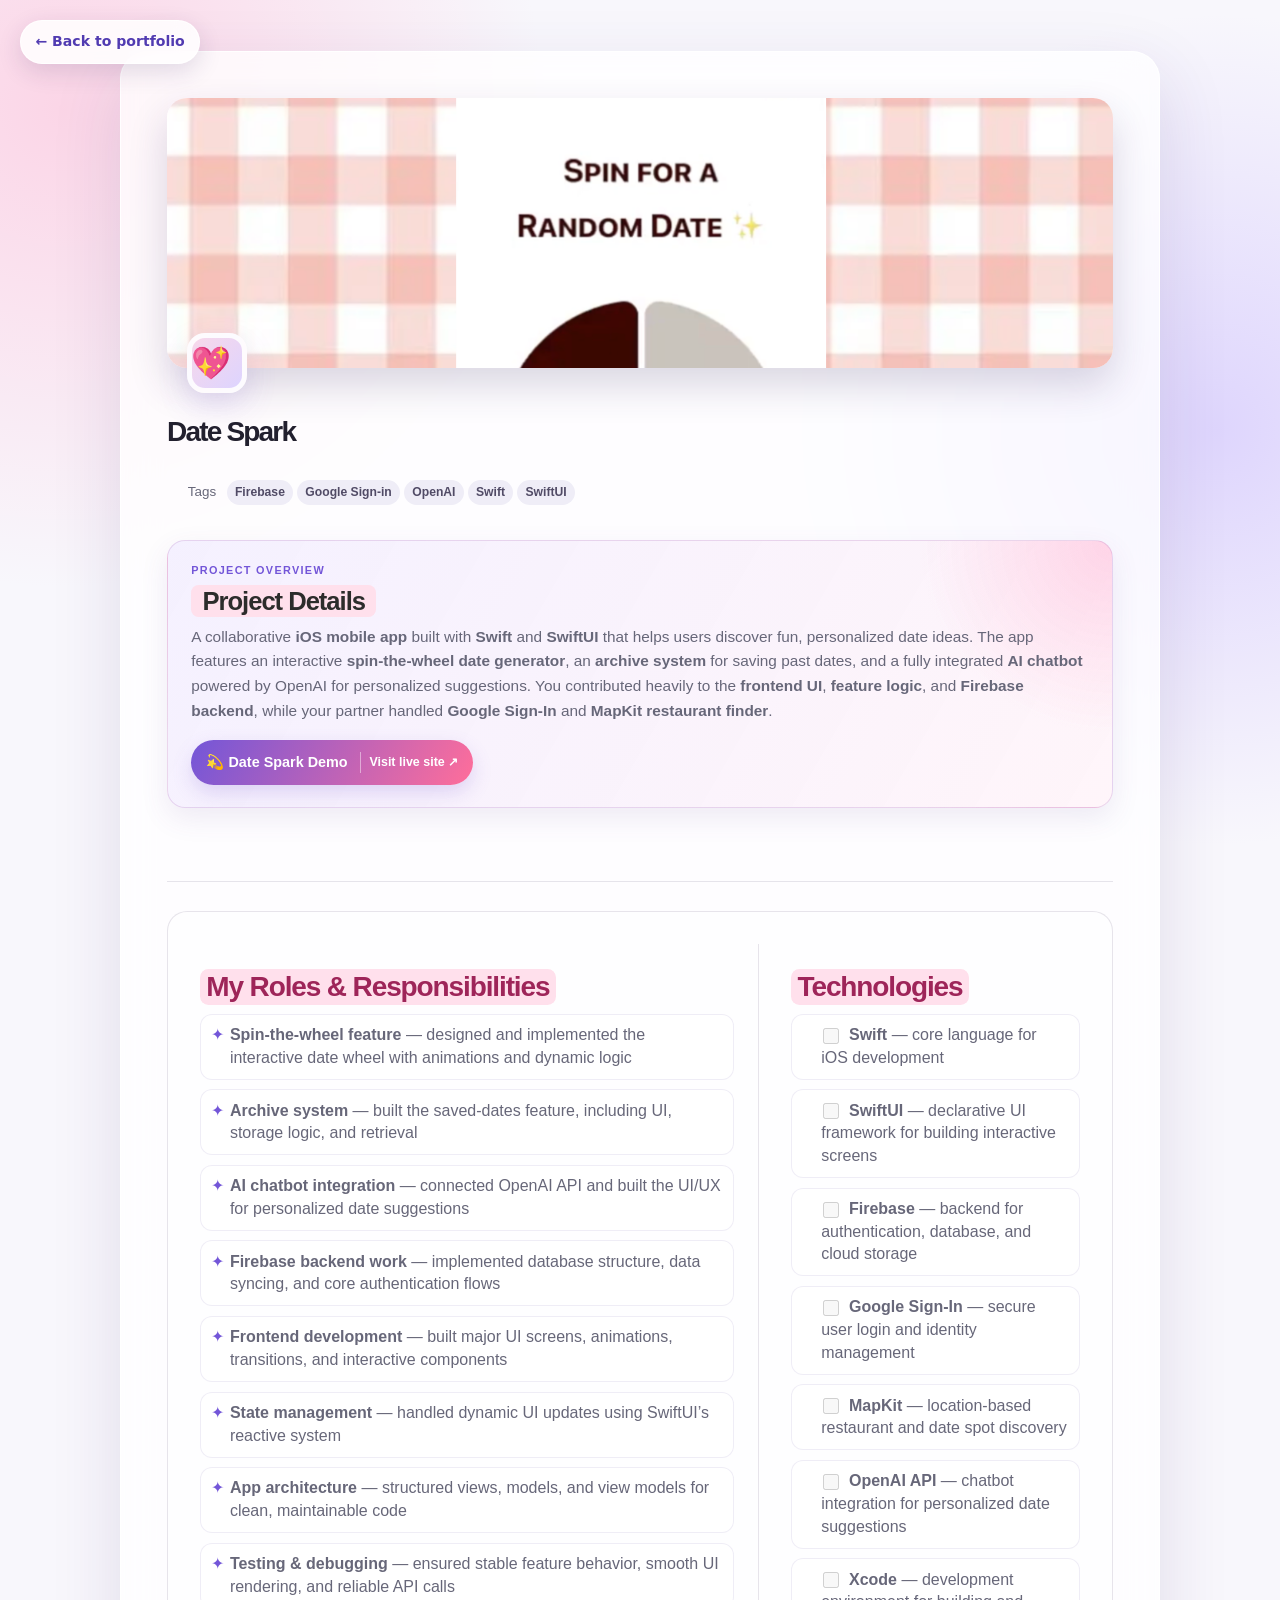
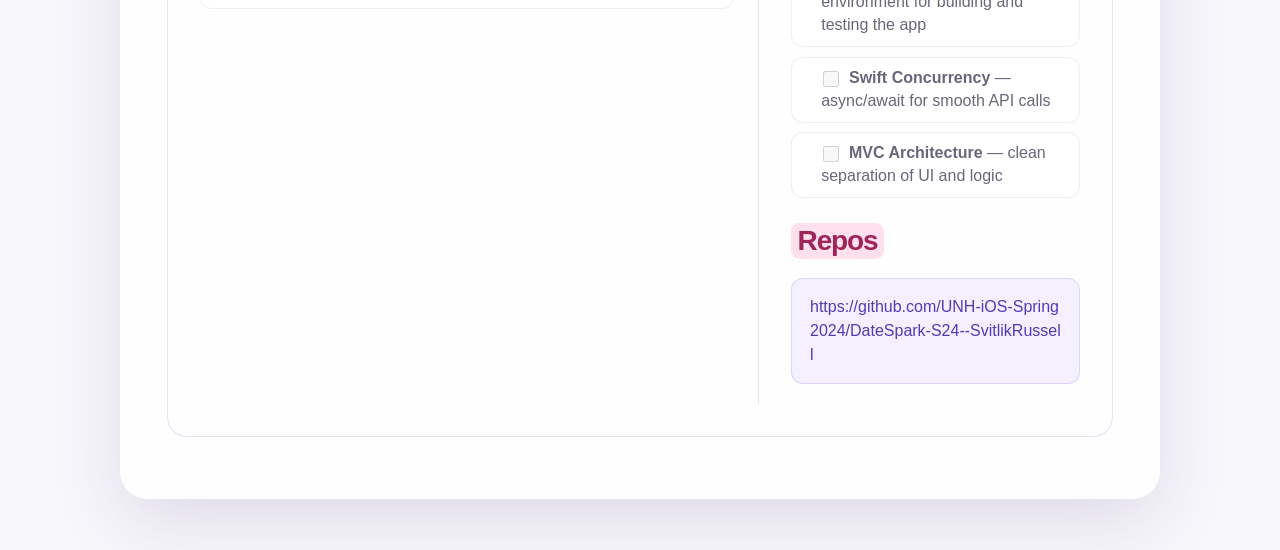
==== commit a471c550: "project details" ====
--- a/Date Spark 388d704489b280f3b9c7c138355784fd.html
+++ b/Date Spark 388d704489b280f3b9c7c138355784fd.html
@@ -792,4 +792,4 @@
 }
 	
 </style><style>@import url('https://cdn.jsdelivr.net/npm/katex@0.16.25/dist/katex-swap.min.css')</style><link rel="stylesheet" href="portfolio.css"/></head><body class="project-page"><a class="back-button" href="index.html" aria-label="Back to portfolio">← Back to portfolio</a><article id="388d7044-89b2-80f3-b9c7-c138355784fd" class="page sans" data-notion-page-icon="💖"><header><img class="page-cover-image" src="Date%20Spark/Screenshot_2026-08-31_at_12.53.23_PM.png" style="object-position:center 16.679999999999996%"/><div class="page-header-icon page-header-icon-with-cover"><span class="icon" data-emoji="💖"></span></div><h1 class="page-title" dir="auto">Date Spark</h1><p class="page-description" dir="auto"></p><table class="properties"><tbody><tr class="property-row property-row-multi_select"><th><span class="icon property-icon"><img src="https://app.notion.com/icons/list_gray.svg" style="width:14px;height:14px;display:block"/></span>Tags</th><td><span class="selected-value select-value-color-red">Firebase</span><span class="selected-value select-value-color-red">Google Sign-in</span><span class="selected-value select-value-color-brown">OpenAI</span><span class="selected-value select-value-color-orange">Swift</span><span class="selected-value select-value-color-blue">SwiftUI</span></td></tr></tbody></table></header><div class="page-body"><h1 id="3cdd7044-89b2-8081-8c2d-c83606e9c9e3" class="" dir="auto"><mark class="highlight-pink" data-notion-highlight="pink">Live Demo Link</mark></h1><p id="3cdd7044-89b2-80bd-ae5d-e40ea6d0230f" class="" dir="auto"><a href="https://www.youtube.com/watch?v=zaFkQbMY8QA">💫 Date Spark Demo</a></p><p id="3cdd7044-89b2-80d7-8e3f-f4eced662774" class="" dir="auto">
-</p><hr id="3cdd7044-89b2-80b0-9259-e477d30c5e63" dir="auto"/><div id="3cdd7044-89b2-80ac-82bb-fa31c47547ab" class="column-list" data-notion-column-list="" dir="auto"><div id="3cdd7044-89b2-8068-894f-ce03ace5fb6f" style="width:62.5%" class="column" data-notion-column-ratio="0.625" dir="auto"><h1 id="3cdd7044-89b2-8080-aa06-dd6b504bc209" class="" dir="auto"><mark class="highlight-pink" data-notion-highlight="pink"><mark class="highlight-default_background" data-notion-highlight="default_background">Project Details</mark></mark></h1><p id="3cdd7044-89b2-8097-927c-cec154240367" class="" dir="auto">A collaborative <strong>iOS mobile app</strong> built with <strong>Swift</strong> and <strong>SwiftUI</strong> that helps users discover fun, personalized date ideas. The app features an interactive <strong>spin‑the‑wheel date generator</strong>, an <strong>archive system</strong> for saving past dates, and a fully integrated <strong>AI chatbot</strong> powered by OpenAI for personalized suggestions. You contributed heavily to the <strong>frontend UI</strong>, <strong>feature logic</strong>, and <strong>Firebase backend</strong>, while your partner handled <strong>Google Sign‑In</strong> and <strong>MapKit restaurant finder</strong>.</p><h1 id="3cdd7044-89b2-80a7-a620-cfd303f0594c" class="" dir="auto"><mark class="highlight-pink" data-notion-highlight="pink">My Roles &amp; Responsibilities</mark></h1><ul id="3cdd7044-89b2-80b2-9736-f460f90ad6a5" class="bulleted-list" dir="auto"><li style="list-style-type:disc"><strong>Spin‑the‑wheel feature</strong> — designed and implemented the interactive date wheel with animations and dynamic logic</li></ul><ul id="3cdd7044-89b2-8054-b80c-c50701838933" class="bulleted-list" dir="auto"><li style="list-style-type:disc"><strong>Archive system</strong> — built the saved‑dates feature, including UI, storage logic, and retrieval</li></ul><ul id="3cdd7044-89b2-80dc-8c70-f6d8b0aac679" class="bulleted-list" dir="auto"><li style="list-style-type:disc"><strong>AI chatbot integration</strong> — connected OpenAI API and built the UI/UX for personalized date suggestions</li></ul><ul id="3cdd7044-89b2-8084-82c3-c35e4ae4f265" class="bulleted-list" dir="auto"><li style="list-style-type:disc"><strong>Firebase backend work</strong> — implemented database structure, data syncing, and core authentication flows</li></ul><ul id="3cdd7044-89b2-809b-b0a4-e60457f7b883" class="bulleted-list" dir="auto"><li style="list-style-type:disc"><strong>Frontend development</strong> — built major UI screens, animations, transitions, and interactive components</li></ul><ul id="3cdd7044-89b2-80cb-95c4-fe3db332d8ef" class="bulleted-list" dir="auto"><li style="list-style-type:disc"><strong>State management</strong> — handled dynamic UI updates using SwiftUI’s reactive system</li></ul><ul id="3cdd7044-89b2-8013-a1f9-d1e0722ebafa" class="bulleted-list" dir="auto"><li style="list-style-type:disc"><strong>App architecture</strong> — structured views, models, and view models for clean, maintainable code</li></ul><ul id="3cdd7044-89b2-808f-9288-d96a41fc9f0d" class="bulleted-list" dir="auto"><li style="list-style-type:disc"><strong>Testing &amp; debugging</strong> — ensured stable feature behavior, smooth UI rendering, and reliable API calls</li></ul></div><div id="3cdd7044-89b2-803b-9afb-ca8aebb0bf88" style="width:37.49999999999999%" class="column" data-notion-column-ratio="0.37499999999999994" dir="auto"><h1 id="3cdd7044-89b2-80b0-82fe-fa1cd7599381" class="" dir="auto"><mark class="highlight-pink" data-notion-highlight="pink">Technologies</mark></h1><ul id="3cdd7044-89b2-804a-9db8-c59be66ab554" class="to-do-list" dir="auto"><li><input type="checkbox" class="checkbox checkbox-off" disabled=""/> <span class="to-do-children-unchecked"><strong>Swift</strong> — core language for iOS development</span><div class="indented"></div></li></ul><ul id="3cdd7044-89b2-800a-ac21-d9295dafaf8b" class="to-do-list" dir="auto"><li><input type="checkbox" class="checkbox checkbox-off" disabled=""/> <span class="to-do-children-unchecked"><strong>SwiftUI</strong> — declarative UI framework for building interactive screens</span><div class="indented"></div></li></ul><ul id="3cdd7044-89b2-8089-9187-f9fda78c8f10" class="to-do-list" dir="auto"><li><input type="checkbox" class="checkbox checkbox-off" disabled=""/> <span class="to-do-children-unchecked"><strong>Firebase</strong> — backend for authentication, database, and cloud storage</span><div class="indented"></div></li></ul><ul id="3cdd7044-89b2-8005-8da7-c7d5de9d41fa" class="to-do-list" dir="auto"><li><input type="checkbox" class="checkbox checkbox-off" disabled=""/> <span class="to-do-children-unchecked"><strong>Google Sign‑In</strong> — secure user login and identity management</span><div class="indented"></div></li></ul><ul id="3cdd7044-89b2-80ef-b9a1-cb25d29a5eac" class="to-do-list" dir="auto"><li><input type="checkbox" class="checkbox checkbox-off" disabled=""/> <span class="to-do-children-unchecked"><strong>MapKit</strong> — location‑based restaurant and date spot discovery</span><div class="indented"></div></li></ul><ul id="3cdd7044-89b2-800a-96e9-c8df64a45152" class="to-do-list" dir="auto"><li><input type="checkbox" class="checkbox checkbox-off" disabled=""/> <span class="to-do-children-unchecked"><strong>OpenAI API</strong> — chatbot integration for personalized date suggestions</span><div class="indented"></div></li></ul><ul id="3cdd7044-89b2-8010-bdc8-c035fa2620f2" class="to-do-list" dir="auto"><li><input type="checkbox" class="checkbox checkbox-off" disabled=""/> <span class="to-do-children-unchecked"><strong>Xcode</strong> — development environment for building and testing the app</span><div class="indented"></div></li></ul><ul id="3cdd7044-89b2-8078-8f1a-d0a36a41a263" class="to-do-list" dir="auto"><li><input type="checkbox" class="checkbox checkbox-off" disabled=""/> <span class="to-do-children-unchecked"><strong>Swift Concurrency</strong> — async/await for smooth API calls</span><div class="indented"></div></li></ul><ul id="3cdd7044-89b2-8031-8b49-cecc359b6a5d" class="to-do-list" dir="auto"><li><input type="checkbox" class="checkbox checkbox-off" disabled=""/> <span class="to-do-children-unchecked"><strong>MVC Architecture</strong> — clean separation of UI and logic</span><div class="indented"></div></li></ul><h1 id="3cdd7044-89b2-8098-bb8f-e7b4ec202590" class="" dir="auto"><mark class="highlight-pink" data-notion-highlight="pink">Repos</mark></h1><figure id="3cdd7044-89b2-8035-9517-f922377006b6" dir="ltr"><div class="source">https://github.com/UNH-iOS-Spring2024/DateSpark-S24--SvitlikRussell</div></figure></div></div></div></article><span class="sans" style="font-size:14px;padding-top:2em"></span><script src="portfolio.js"></script></body></html>+</p><hr id="3cdd7044-89b2-80b0-9259-e477d30c5e63" dir="auto"/><div id="3cdd7044-89b2-80ac-82bb-fa31c47547ab" class="column-list" data-notion-column-list="" dir="auto"><div id="3cdd7044-89b2-8068-894f-ce03ace5fb6f" style="width:62.5%" class="column" data-notion-column-ratio="0.625" dir="auto"><h1 id="3cdd7044-89b2-8080-aa06-dd6b504bc209" class="" dir="auto"><mark class="highlight-pink" data-notion-highlight="pink"><mark class="highlight-default_background" data-notion-highlight="default_background">Project Details</mark></mark></h1><p id="3cdd7044-89b2-8097-927c-cec154240367" class="" dir="auto">A collaborative <strong>iOS mobile app</strong> built with <strong>Swift</strong> and <strong>SwiftUI</strong> that helps users discover fun, personalized date ideas. The app features an interactive <strong>spin‑the‑wheel date generator</strong>, an <strong>archive system</strong> for saving past dates, and a fully integrated <strong>AI chatbot</strong> powered by OpenAI for personalized suggestions. You contributed heavily to the <strong>frontend UI</strong>, <strong>feature logic</strong>, and <strong>Firebase backend</strong>, while your partner handled <strong>Google Sign‑In</strong> and <strong>MapKit restaurant finder</strong>.</p><h1 id="3cdd7044-89b2-80a7-a620-cfd303f0594c" class="" dir="auto"><mark class="highlight-pink" data-notion-highlight="pink">My Roles &amp; Responsibilities</mark></h1><ul id="3cdd7044-89b2-80b2-9736-f460f90ad6a5" class="bulleted-list" dir="auto"><li style="list-style-type:disc"><strong>Spin‑the‑wheel feature</strong> — designed and implemented the interactive date wheel with animations and dynamic logic</li></ul><ul id="3cdd7044-89b2-8054-b80c-c50701838933" class="bulleted-list" dir="auto"><li style="list-style-type:disc"><strong>Archive system</strong> — built the saved‑dates feature, including UI, storage logic, and retrieval</li></ul><ul id="3cdd7044-89b2-80dc-8c70-f6d8b0aac679" class="bulleted-list" dir="auto"><li style="list-style-type:disc"><strong>AI chatbot integration</strong> — connected OpenAI API and built the UI/UX for personalized date suggestions</li></ul><ul id="3cdd7044-89b2-8084-82c3-c35e4ae4f265" class="bulleted-list" dir="auto"><li style="list-style-type:disc"><strong>Firebase backend work</strong> — implemented database structure, data syncing, and core authentication flows</li></ul><ul id="3cdd7044-89b2-809b-b0a4-e60457f7b883" class="bulleted-list" dir="auto"><li style="list-style-type:disc"><strong>Frontend development</strong> — built major UI screens, animations, transitions, and interactive components</li></ul><ul id="3cdd7044-89b2-80cb-95c4-fe3db332d8ef" class="bulleted-list" dir="auto"><li style="list-style-type:disc"><strong>State management</strong> — handled dynamic UI updates using SwiftUI’s reactive system</li></ul><ul id="3cdd7044-89b2-8013-a1f9-d1e0722ebafa" class="bulleted-list" dir="auto"><li style="list-style-type:disc"><strong>App architecture</strong> — structured views, models, and view models for clean, maintainable code</li></ul><ul id="3cdd7044-89b2-808f-9288-d96a41fc9f0d" class="bulleted-list" dir="auto"><li style="list-style-type:disc"><strong>Testing &amp; debugging</strong> — ensured stable feature behavior, smooth UI rendering, and reliable API calls</li></ul></div><div id="3cdd7044-89b2-803b-9afb-ca8aebb0bf88" style="width:37.49999999999999%" class="column" data-notion-column-ratio="0.37499999999999994" dir="auto"><h1 id="3cdd7044-89b2-80b0-82fe-fa1cd7599381" class="" dir="auto"><mark class="highlight-pink" data-notion-highlight="pink">Technologies</mark></h1><ul id="3cdd7044-89b2-804a-9db8-c59be66ab554" class="to-do-list" dir="auto"><li><input type="checkbox" class="checkbox checkbox-off" disabled=""/> <span class="to-do-children-unchecked"><strong>Swift</strong> — core language for iOS development</span><div class="indented"></div></li></ul><ul id="3cdd7044-89b2-800a-ac21-d9295dafaf8b" class="to-do-list" dir="auto"><li><input type="checkbox" class="checkbox checkbox-off" disabled=""/> <span class="to-do-children-unchecked"><strong>SwiftUI</strong> — declarative UI framework for building interactive screens</span><div class="indented"></div></li></ul><ul id="3cdd7044-89b2-8089-9187-f9fda78c8f10" class="to-do-list" dir="auto"><li><input type="checkbox" class="checkbox checkbox-off" disabled=""/> <span class="to-do-children-unchecked"><strong>Firebase</strong> — backend for authentication, database, and cloud storage</span><div class="indented"></div></li></ul><ul id="3cdd7044-89b2-8005-8da7-c7d5de9d41fa" class="to-do-list" dir="auto"><li><input type="checkbox" class="checkbox checkbox-off" disabled=""/> <span class="to-do-children-unchecked"><strong>Google Sign‑In</strong> — secure user login and identity management</span><div class="indented"></div></li></ul><ul id="3cdd7044-89b2-80ef-b9a1-cb25d29a5eac" class="to-do-list" dir="auto"><li><input type="checkbox" class="checkbox checkbox-off" disabled=""/> <span class="to-do-children-unchecked"><strong>MapKit</strong> — location‑based restaurant and date spot discovery</span><div class="indented"></div></li></ul><ul id="3cdd7044-89b2-800a-96e9-c8df64a45152" class="to-do-list" dir="auto"><li><input type="checkbox" class="checkbox checkbox-off" disabled=""/> <span class="to-do-children-unchecked"><strong>OpenAI API</strong> — chatbot integration for personalized date suggestions</span><div class="indented"></div></li></ul><ul id="3cdd7044-89b2-8010-bdc8-c035fa2620f2" class="to-do-list" dir="auto"><li><input type="checkbox" class="checkbox checkbox-off" disabled=""/> <span class="to-do-children-unchecked"><strong>Xcode</strong> — development environment for building and testing the app</span><div class="indented"></div></li></ul><ul id="3cdd7044-89b2-8078-8f1a-d0a36a41a263" class="to-do-list" dir="auto"><li><input type="checkbox" class="checkbox checkbox-off" disabled=""/> <span class="to-do-children-unchecked"><strong>Swift Concurrency</strong> — async/await for smooth API calls</span><div class="indented"></div></li></ul><ul id="3cdd7044-89b2-8031-8b49-cecc359b6a5d" class="to-do-list" dir="auto"><li><input type="checkbox" class="checkbox checkbox-off" disabled=""/> <span class="to-do-children-unchecked"><strong>MVC Architecture</strong> — clean separation of UI and logic</span><div class="indented"></div></li></ul><h1 id="3cdd7044-89b2-8098-bb8f-e7b4ec202590" class="" dir="auto"><mark class="highlight-pink" data-notion-highlight="pink">Repos</mark></h1><figure id="3cdd7044-89b2-8035-9517-f922377006b6" dir="ltr"><div class="source">https://github.com/UNH-iOS-Spring2024/DateSpark-S24--SvitlikRussell</div></figure></div></div></div></article><span class="sans" style="font-size:14px;padding-top:2em"></span><script src="portfolio.js?v=2"></script></body></html>
--- a/portfolio.css
+++ b/portfolio.css
@@ -213,11 +213,25 @@
 .project-page .page-body > * { margin-top: 0.9rem; margin-bottom: 0.9rem; }
 .project-page hr { margin: 1.8rem 0 !important; }
 .project-summary {
+  position: relative;
+  overflow: hidden;
   margin: 0 0 1.25rem !important;
-  padding: 1.1rem 1.25rem;
-  border: 1px solid rgba(115, 86, 216, 0.17);
-  border-radius: 16px;
-  background: linear-gradient(120deg, rgba(244, 240, 255, 0.9), rgba(255, 244, 249, 0.7));
+  padding: 1.35rem 1.45rem;
+  border: 1px solid rgba(182, 128, 196, 0.28);
+  border-radius: 18px;
+  background:
+    radial-gradient(circle at 100% 0%, rgba(255, 198, 223, 0.7), transparent 12rem),
+    linear-gradient(120deg, rgba(244, 240, 255, 0.95), rgba(255, 244, 249, 0.9));
+  box-shadow: 0 10px 28px rgba(99, 71, 151, 0.1);
+}
+.project-summary::before {
+  content: "PROJECT OVERVIEW";
+  display: block;
+  margin-bottom: 0.45rem;
+  color: var(--accent);
+  font-size: 0.68rem;
+  font-weight: 800;
+  letter-spacing: 0.12em;
 }
 .project-summary h1 {
   margin: 0 0 0.5rem !important;
@@ -237,6 +251,7 @@
   text-decoration: none;
   background: linear-gradient(120deg, var(--accent), var(--pink));
   box-shadow: 0 8px 20px rgba(113, 78, 207, 0.2);
+  transition: transform 180ms ease, box-shadow 180ms ease;
 }
 .project-summary .project-live-link a:hover { color: #fff; transform: translateY(-2px); }
 .project-summary .project-live-link a::after {
@@ -247,6 +262,20 @@
   font-size: 0.78rem;
   font-weight: 600;
 }
+.project-summary .project-expo-link { margin-top: 0.7rem; }
+.project-summary .project-expo-link a {
+  display: inline-flex;
+  align-items: center;
+  padding: 0.55rem 0.8rem;
+  border: 1px solid rgba(115, 86, 216, 0.28);
+  border-radius: 999px;
+  color: var(--accent-dark) !important;
+  font-size: 0.84rem;
+  font-weight: 650;
+  text-decoration: none;
+  background: rgba(255, 255, 255, 0.65);
+}
+.project-summary .project-expo-link a::after { content: attr(data-expo-site); }
 .project-page .column-list:has(.to-do-list) { gap: 1.5rem !important; padding: 1.25rem; }
 .project-page .column-list:has(.to-do-list) .column:last-child { padding-left: 1.5rem; }
 .page-body > h1:first-child + p a {
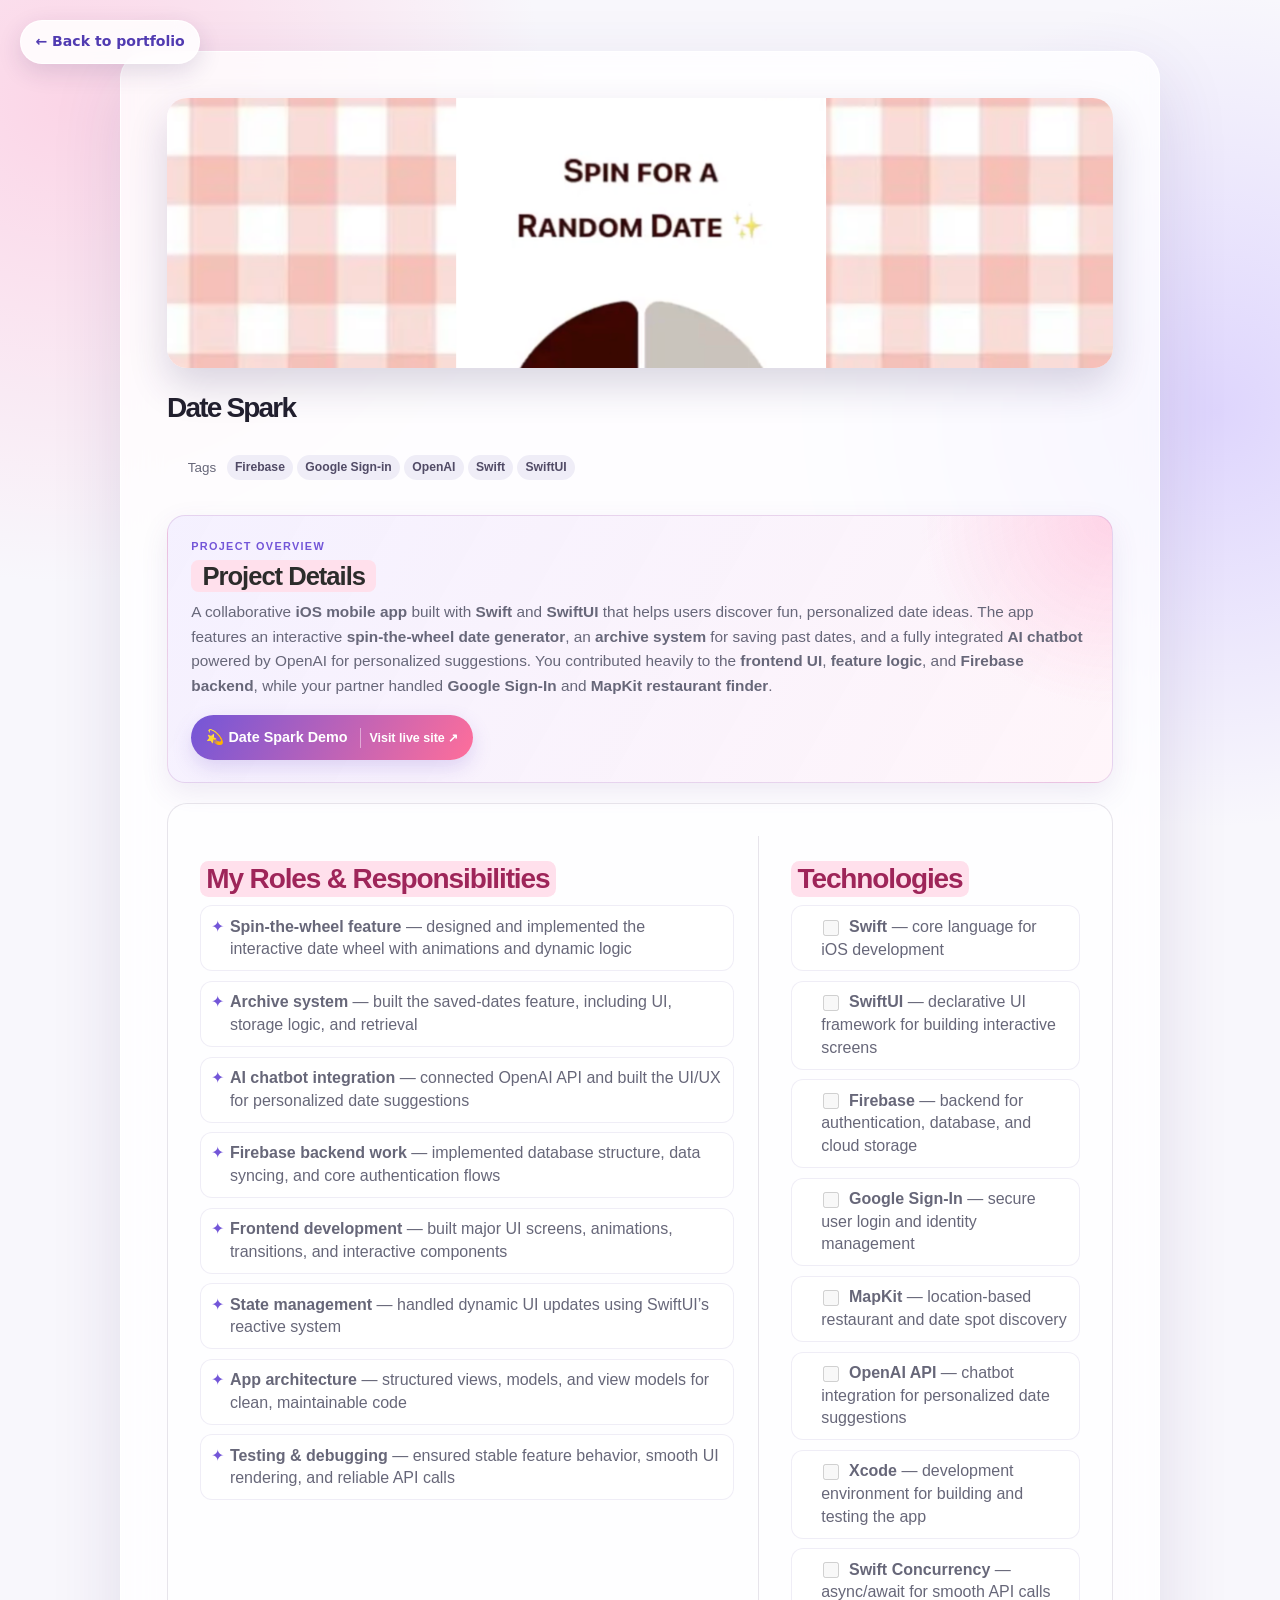
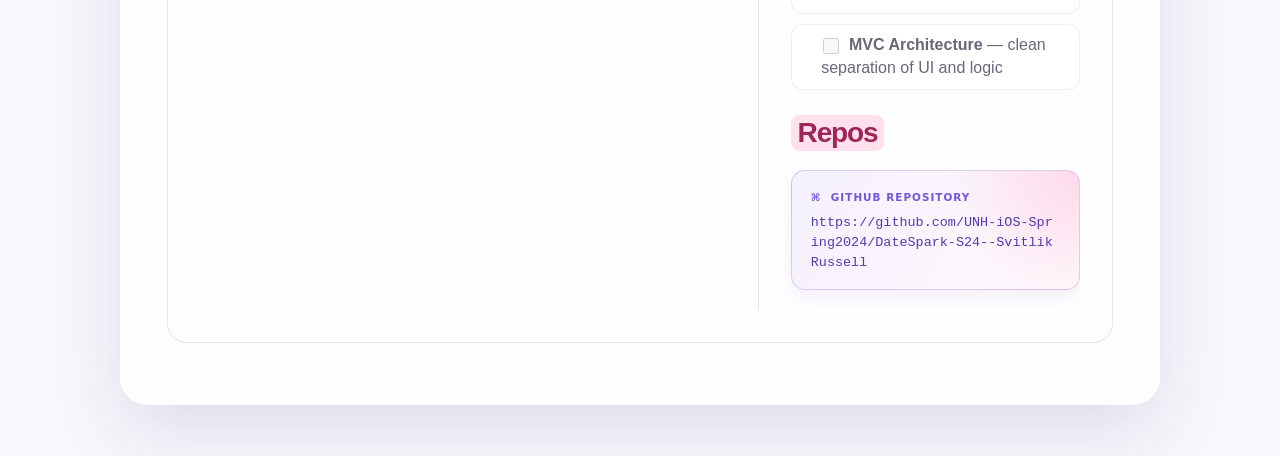
==== commit 5f31d779: "mobile" ====
--- a/Date Spark 388d704489b280f3b9c7c138355784fd.html
+++ b/Date Spark 388d704489b280f3b9c7c138355784fd.html
@@ -791,5 +791,5 @@
 	background-image: url("data:image/svg+xml;charset=UTF-8,%3Csvg%20width%3D%2216%22%20height%3D%2216%22%20viewBox%3D%220%200%2016%2016%22%20fill%3D%22none%22%20xmlns%3D%22http%3A%2F%2Fwww.w3.org%2F2000%2Fsvg%22%3E%0A%3Crect%20x%3D%220.75%22%20y%3D%220.75%22%20width%3D%2214.5%22%20height%3D%2214.5%22%20fill%3D%22white%22%20stroke%3D%22%2336352F%22%20stroke-width%3D%221.5%22%2F%3E%0A%3C%2Fsvg%3E");
 }
 	
-</style><style>@import url('https://cdn.jsdelivr.net/npm/katex@0.16.25/dist/katex-swap.min.css')</style><link rel="stylesheet" href="portfolio.css"/></head><body class="project-page"><a class="back-button" href="index.html" aria-label="Back to portfolio">← Back to portfolio</a><article id="388d7044-89b2-80f3-b9c7-c138355784fd" class="page sans" data-notion-page-icon="💖"><header><img class="page-cover-image" src="Date%20Spark/Screenshot_2026-08-31_at_12.53.23_PM.png" style="object-position:center 16.679999999999996%"/><div class="page-header-icon page-header-icon-with-cover"><span class="icon" data-emoji="💖"></span></div><h1 class="page-title" dir="auto">Date Spark</h1><p class="page-description" dir="auto"></p><table class="properties"><tbody><tr class="property-row property-row-multi_select"><th><span class="icon property-icon"><img src="https://app.notion.com/icons/list_gray.svg" style="width:14px;height:14px;display:block"/></span>Tags</th><td><span class="selected-value select-value-color-red">Firebase</span><span class="selected-value select-value-color-red">Google Sign-in</span><span class="selected-value select-value-color-brown">OpenAI</span><span class="selected-value select-value-color-orange">Swift</span><span class="selected-value select-value-color-blue">SwiftUI</span></td></tr></tbody></table></header><div class="page-body"><h1 id="3cdd7044-89b2-8081-8c2d-c83606e9c9e3" class="" dir="auto"><mark class="highlight-pink" data-notion-highlight="pink">Live Demo Link</mark></h1><p id="3cdd7044-89b2-80bd-ae5d-e40ea6d0230f" class="" dir="auto"><a href="https://www.youtube.com/watch?v=zaFkQbMY8QA">💫 Date Spark Demo</a></p><p id="3cdd7044-89b2-80d7-8e3f-f4eced662774" class="" dir="auto">
+</style><style>@import url('https://cdn.jsdelivr.net/npm/katex@0.16.25/dist/katex-swap.min.css')</style><link rel="stylesheet" href="portfolio.css?v=4"/></head><body class="project-page"><a class="back-button" href="index.html" aria-label="Back to portfolio">← Back to portfolio</a><article id="388d7044-89b2-80f3-b9c7-c138355784fd" class="page sans" data-notion-page-icon="💖"><header><img class="page-cover-image" src="Date%20Spark/Screenshot_2026-08-31_at_12.53.23_PM.png" style="object-position:center 16.679999999999996%"/><div class="page-header-icon page-header-icon-with-cover"><span class="icon" data-emoji="💖"></span></div><h1 class="page-title" dir="auto">Date Spark</h1><p class="page-description" dir="auto"></p><table class="properties"><tbody><tr class="property-row property-row-multi_select"><th><span class="icon property-icon"><img src="https://app.notion.com/icons/list_gray.svg" style="width:14px;height:14px;display:block"/></span>Tags</th><td><span class="selected-value select-value-color-red">Firebase</span><span class="selected-value select-value-color-red">Google Sign-in</span><span class="selected-value select-value-color-brown">OpenAI</span><span class="selected-value select-value-color-orange">Swift</span><span class="selected-value select-value-color-blue">SwiftUI</span></td></tr></tbody></table></header><div class="page-body"><h1 id="3cdd7044-89b2-8081-8c2d-c83606e9c9e3" class="" dir="auto"><mark class="highlight-pink" data-notion-highlight="pink">Live Demo Link</mark></h1><p id="3cdd7044-89b2-80bd-ae5d-e40ea6d0230f" class="" dir="auto"><a href="https://www.youtube.com/watch?v=zaFkQbMY8QA">💫 Date Spark Demo</a></p><p id="3cdd7044-89b2-80d7-8e3f-f4eced662774" class="" dir="auto">
 </p><hr id="3cdd7044-89b2-80b0-9259-e477d30c5e63" dir="auto"/><div id="3cdd7044-89b2-80ac-82bb-fa31c47547ab" class="column-list" data-notion-column-list="" dir="auto"><div id="3cdd7044-89b2-8068-894f-ce03ace5fb6f" style="width:62.5%" class="column" data-notion-column-ratio="0.625" dir="auto"><h1 id="3cdd7044-89b2-8080-aa06-dd6b504bc209" class="" dir="auto"><mark class="highlight-pink" data-notion-highlight="pink"><mark class="highlight-default_background" data-notion-highlight="default_background">Project Details</mark></mark></h1><p id="3cdd7044-89b2-8097-927c-cec154240367" class="" dir="auto">A collaborative <strong>iOS mobile app</strong> built with <strong>Swift</strong> and <strong>SwiftUI</strong> that helps users discover fun, personalized date ideas. The app features an interactive <strong>spin‑the‑wheel date generator</strong>, an <strong>archive system</strong> for saving past dates, and a fully integrated <strong>AI chatbot</strong> powered by OpenAI for personalized suggestions. You contributed heavily to the <strong>frontend UI</strong>, <strong>feature logic</strong>, and <strong>Firebase backend</strong>, while your partner handled <strong>Google Sign‑In</strong> and <strong>MapKit restaurant finder</strong>.</p><h1 id="3cdd7044-89b2-80a7-a620-cfd303f0594c" class="" dir="auto"><mark class="highlight-pink" data-notion-highlight="pink">My Roles &amp; Responsibilities</mark></h1><ul id="3cdd7044-89b2-80b2-9736-f460f90ad6a5" class="bulleted-list" dir="auto"><li style="list-style-type:disc"><strong>Spin‑the‑wheel feature</strong> — designed and implemented the interactive date wheel with animations and dynamic logic</li></ul><ul id="3cdd7044-89b2-8054-b80c-c50701838933" class="bulleted-list" dir="auto"><li style="list-style-type:disc"><strong>Archive system</strong> — built the saved‑dates feature, including UI, storage logic, and retrieval</li></ul><ul id="3cdd7044-89b2-80dc-8c70-f6d8b0aac679" class="bulleted-list" dir="auto"><li style="list-style-type:disc"><strong>AI chatbot integration</strong> — connected OpenAI API and built the UI/UX for personalized date suggestions</li></ul><ul id="3cdd7044-89b2-8084-82c3-c35e4ae4f265" class="bulleted-list" dir="auto"><li style="list-style-type:disc"><strong>Firebase backend work</strong> — implemented database structure, data syncing, and core authentication flows</li></ul><ul id="3cdd7044-89b2-809b-b0a4-e60457f7b883" class="bulleted-list" dir="auto"><li style="list-style-type:disc"><strong>Frontend development</strong> — built major UI screens, animations, transitions, and interactive components</li></ul><ul id="3cdd7044-89b2-80cb-95c4-fe3db332d8ef" class="bulleted-list" dir="auto"><li style="list-style-type:disc"><strong>State management</strong> — handled dynamic UI updates using SwiftUI’s reactive system</li></ul><ul id="3cdd7044-89b2-8013-a1f9-d1e0722ebafa" class="bulleted-list" dir="auto"><li style="list-style-type:disc"><strong>App architecture</strong> — structured views, models, and view models for clean, maintainable code</li></ul><ul id="3cdd7044-89b2-808f-9288-d96a41fc9f0d" class="bulleted-list" dir="auto"><li style="list-style-type:disc"><strong>Testing &amp; debugging</strong> — ensured stable feature behavior, smooth UI rendering, and reliable API calls</li></ul></div><div id="3cdd7044-89b2-803b-9afb-ca8aebb0bf88" style="width:37.49999999999999%" class="column" data-notion-column-ratio="0.37499999999999994" dir="auto"><h1 id="3cdd7044-89b2-80b0-82fe-fa1cd7599381" class="" dir="auto"><mark class="highlight-pink" data-notion-highlight="pink">Technologies</mark></h1><ul id="3cdd7044-89b2-804a-9db8-c59be66ab554" class="to-do-list" dir="auto"><li><input type="checkbox" class="checkbox checkbox-off" disabled=""/> <span class="to-do-children-unchecked"><strong>Swift</strong> — core language for iOS development</span><div class="indented"></div></li></ul><ul id="3cdd7044-89b2-800a-ac21-d9295dafaf8b" class="to-do-list" dir="auto"><li><input type="checkbox" class="checkbox checkbox-off" disabled=""/> <span class="to-do-children-unchecked"><strong>SwiftUI</strong> — declarative UI framework for building interactive screens</span><div class="indented"></div></li></ul><ul id="3cdd7044-89b2-8089-9187-f9fda78c8f10" class="to-do-list" dir="auto"><li><input type="checkbox" class="checkbox checkbox-off" disabled=""/> <span class="to-do-children-unchecked"><strong>Firebase</strong> — backend for authentication, database, and cloud storage</span><div class="indented"></div></li></ul><ul id="3cdd7044-89b2-8005-8da7-c7d5de9d41fa" class="to-do-list" dir="auto"><li><input type="checkbox" class="checkbox checkbox-off" disabled=""/> <span class="to-do-children-unchecked"><strong>Google Sign‑In</strong> — secure user login and identity management</span><div class="indented"></div></li></ul><ul id="3cdd7044-89b2-80ef-b9a1-cb25d29a5eac" class="to-do-list" dir="auto"><li><input type="checkbox" class="checkbox checkbox-off" disabled=""/> <span class="to-do-children-unchecked"><strong>MapKit</strong> — location‑based restaurant and date spot discovery</span><div class="indented"></div></li></ul><ul id="3cdd7044-89b2-800a-96e9-c8df64a45152" class="to-do-list" dir="auto"><li><input type="checkbox" class="checkbox checkbox-off" disabled=""/> <span class="to-do-children-unchecked"><strong>OpenAI API</strong> — chatbot integration for personalized date suggestions</span><div class="indented"></div></li></ul><ul id="3cdd7044-89b2-8010-bdc8-c035fa2620f2" class="to-do-list" dir="auto"><li><input type="checkbox" class="checkbox checkbox-off" disabled=""/> <span class="to-do-children-unchecked"><strong>Xcode</strong> — development environment for building and testing the app</span><div class="indented"></div></li></ul><ul id="3cdd7044-89b2-8078-8f1a-d0a36a41a263" class="to-do-list" dir="auto"><li><input type="checkbox" class="checkbox checkbox-off" disabled=""/> <span class="to-do-children-unchecked"><strong>Swift Concurrency</strong> — async/await for smooth API calls</span><div class="indented"></div></li></ul><ul id="3cdd7044-89b2-8031-8b49-cecc359b6a5d" class="to-do-list" dir="auto"><li><input type="checkbox" class="checkbox checkbox-off" disabled=""/> <span class="to-do-children-unchecked"><strong>MVC Architecture</strong> — clean separation of UI and logic</span><div class="indented"></div></li></ul><h1 id="3cdd7044-89b2-8098-bb8f-e7b4ec202590" class="" dir="auto"><mark class="highlight-pink" data-notion-highlight="pink">Repos</mark></h1><figure id="3cdd7044-89b2-8035-9517-f922377006b6" dir="ltr"><div class="source">https://github.com/UNH-iOS-Spring2024/DateSpark-S24--SvitlikRussell</div></figure></div></div></div></article><span class="sans" style="font-size:14px;padding-top:2em"></span><script src="portfolio.js?v=2"></script></body></html>
--- a/portfolio.css
+++ b/portfolio.css
@@ -6,6 +6,7 @@
   --accent: #7356d8;
   --accent-dark: #513bb1;
   --pink: #ff6e9a;
+  --section-space: clamp(2.25rem, 4vw, 3rem);
 }
 
 html { scroll-behavior: smooth; }
@@ -105,6 +106,19 @@
   background: linear-gradient(135deg, #f8d8ea, #ddd4ff);
   box-shadow: 0 12px 30px rgba(117, 81, 197, 0.18);
 }
+.page-header-icon .icon {
+  display: block;
+  transform: translateX(2px);
+}
+body:not(.project-page) .page-header-icon {
+  width: auto;
+  height: auto;
+  margin-bottom: 0.8rem;
+  border-radius: 0;
+  background: transparent;
+  box-shadow: none;
+}
+.project-page .page-header-icon-with-cover { display: none; }
 
 .page-title {
   font-size: clamp(2.5rem, 7vw, 5.3rem) !important;
@@ -157,7 +171,17 @@
 mark.highlight-purple { background: #e9e0ff; }
 mark.highlight-teal { background: #d9f7f1; }
 
-hr { margin: 3.2rem 0 !important; border-bottom-color: var(--line) !important; }
+hr {
+  width: 100%;
+  height: 1px;
+  margin: var(--section-space) 0 !important;
+  border: 0;
+  border-bottom: 1px solid var(--line) !important;
+}
+.page-body > hr + h1 { margin-top: 0 !important; }
+.page-body > p:not(:has(*)) { display: none; }
+.page-body > .collection-content > br { display: none; }
+.page-body > .collection-content { margin-bottom: 0; }
 .collection-title { display: none; }
 .collection-content-wrapper { overflow: visible; }
 table.collection-content { width: 100%; border-collapse: separate; border-spacing: 0 0.75rem; }
@@ -180,7 +204,7 @@
 
 .email-link {
   color: var(--accent) !important;
-  font-weight: 500;
+  font-weight: 400;
   text-decoration: underline;
   text-decoration-color: currentColor;
   text-decoration-thickness: 2px;
@@ -211,7 +235,7 @@
 .project-page h1 { margin-top: 1.65rem !important; font-size: clamp(1.3rem, 2.4vw, 1.75rem) !important; }
 .project-page p { font-size: 0.96rem; line-height: 1.62; }
 .project-page .page-body > * { margin-top: 0.9rem; margin-bottom: 0.9rem; }
-.project-page hr { margin: 1.8rem 0 !important; }
+.project-page hr { margin: var(--section-space) 0 !important; }
 .project-summary {
   position: relative;
   overflow: hidden;
@@ -262,20 +286,45 @@
   font-size: 0.78rem;
   font-weight: 600;
 }
-.project-summary .project-expo-link { margin-top: 0.7rem; }
+.project-summary .project-expo-link {
+  margin-top: 1rem;
+  padding-top: 0.85rem;
+  border-top: 1px solid rgba(115, 86, 216, 0.14);
+}
+.project-summary .project-expo-link::before {
+  content: "SENIOR DESIGN EXPO";
+  display: block;
+  margin-bottom: 0.42rem;
+  color: var(--accent);
+  font-size: 0.68rem;
+  font-weight: 800;
+  letter-spacing: 0.1em;
+}
 .project-summary .project-expo-link a {
   display: inline-flex;
   align-items: center;
-  padding: 0.55rem 0.8rem;
-  border: 1px solid rgba(115, 86, 216, 0.28);
+  gap: 0.4rem;
+  padding: 0.68rem 0.95rem;
   border-radius: 999px;
-  color: var(--accent-dark) !important;
-  font-size: 0.84rem;
-  font-weight: 650;
+  color: #fff !important;
+  font-size: 0.9rem;
+  font-weight: 700;
   text-decoration: none;
-  background: rgba(255, 255, 255, 0.65);
-}
-.project-summary .project-expo-link a::after { content: attr(data-expo-site); }
+  background: linear-gradient(120deg, var(--accent), var(--pink));
+  box-shadow: 0 8px 20px rgba(113, 78, 207, 0.2);
+  transition: transform 180ms ease, box-shadow 180ms ease;
+}
+.project-summary .project-expo-link a:hover { color: #fff !important; transform: translateY(-2px); }
+.project-summary .project-expo-link a::after {
+  content: "Visit Senior Design Expo ↗";
+  margin-left: 0.35rem;
+  padding-left: 0.55rem;
+  border-left: 1px solid rgba(255, 255, 255, 0.45);
+  font-size: 0.78rem;
+  font-weight: 600;
+}
+.project-page .project-summary + p { display: none; }
+.project-page .project-summary + p + hr { display: none; }
 .project-page .column-list:has(.to-do-list) { gap: 1.5rem !important; padding: 1.25rem; }
 .project-page .column-list:has(.to-do-list) .column:last-child { padding-left: 1.5rem; }
 .page-body > h1:first-child + p a {
@@ -335,19 +384,92 @@
   background: #f4f0ff;
   overflow-wrap: anywhere;
 }
+.project-page .source {
+  position: relative;
+  padding: 1.2rem 1.15rem 1rem;
+  border-color: rgba(115, 86, 216, 0.24);
+  border-radius: 14px;
+  background:
+    radial-gradient(circle at 100% 0%, rgba(255, 204, 225, 0.7), transparent 8rem),
+    linear-gradient(120deg, #f5f1ff, #fff8fb);
+  box-shadow: 0 8px 20px rgba(91, 67, 148, 0.08);
+  font-family: ui-monospace, SFMono-Regular, Menlo, Monaco, Consolas, monospace;
+  font-size: 0.84rem;
+  line-height: 1.5;
+  transition: transform 180ms ease, box-shadow 180ms ease;
+}
+.project-page .source::before {
+  content: "⌘  GITHUB REPOSITORY";
+  display: block;
+  margin-bottom: 0.45rem;
+  color: var(--accent);
+  font-family: Inter, ui-sans-serif, system-ui, sans-serif;
+  font-size: 0.65rem;
+  font-weight: 800;
+  letter-spacing: 0.1em;
+}
+.project-page .source:hover {
+  transform: translateY(-3px);
+  box-shadow: 0 13px 26px rgba(91, 67, 148, 0.14);
+}
 
 @keyframes reveal { from { opacity: 0; transform: translateY(16px); } to { opacity: 1; transform: translateY(0); } }
 @keyframes coverReveal { from { opacity: 0; transform: scale(1.025); } to { opacity: 1; transform: scale(1); } }
 @media (prefers-reduced-motion: reduce) { *, *::before, *::after { animation-duration: 0.01ms !important; animation-iteration-count: 1 !important; scroll-behavior: auto !important; transition-duration: 0.01ms !important; } }
 @media (max-width: 680px) {
-  body { padding: 0.75rem !important; }
-  .page { padding: 1.5rem; border-radius: 20px; }
-  .back-button { top: 0.8rem; left: 0.8rem; }
-  .column-list { flex-direction: column; align-items: flex-start; }
-  .column-list:first-child .image img { width: 150px !important; }
-  .project-page .page-cover-image { height: 180px; }
+  :root { --section-space: 2.25rem; }
+  body { padding: 0.65rem !important; }
+  .page { padding: 1.35rem; border-radius: 20px; }
+  .back-button { top: 0.75rem; left: 0.75rem; min-height: 44px; }
+
+  header { margin-bottom: 2.25rem; }
+  .page-title { font-size: clamp(2.3rem, 13vw, 3.6rem) !important; }
+  .column-list { flex-direction: column; align-items: stretch; gap: 1.35rem !important; }
+  .column-list > .column { width: 100% !important; }
+  .column-list:first-child { align-items: center; text-align: center; }
+  .column-list:first-child .image img { width: 138px !important; }
+  .column-list:first-child h1 { font-size: 1.55rem !important; }
+  body:not(.project-page) [id="9d0d7044-89b2-832e-8d0f-01fbb32312d4"] { font-size: 1.45rem !important; }
+  body:not(.project-page) [id="67ad7044-89b2-8376-9612-017486a80560"] { font-size: 1rem !important; }
+  p { font-size: 0.98rem; line-height: 1.7; }
+  h1 { font-size: 1.45rem !important; }
+
+  /* Projects become tap-friendly cards instead of a scrolling table. */
+  .collection-content-wrapper { overflow: visible; }
+  table.collection-content,
+  table.collection-content tbody,
+  table.collection-content tr,
+  table.collection-content td { display: block; width: 100%; }
+  table.collection-content { min-width: 0; border-spacing: 0; }
+  table.collection-content thead { display: none; }
+  table.collection-content tr { margin: 0 0 0.75rem; }
+  table.collection-content td {
+    padding: 0.75rem 0.9rem;
+    border: 1px solid var(--line) !important;
+    border-radius: 0 !important;
+    background: rgba(255, 255, 255, 0.72);
+  }
+  table.collection-content td:first-child { border-radius: 14px 14px 0 0 !important; border-bottom: 0 !important; }
+  table.collection-content td:last-child { border-radius: 0 0 14px 14px !important; border-top: 1px dashed var(--line) !important; }
+  table.collection-content tbody tr:hover td { transform: none; }
+  .cell-title a { display: inline-flex; min-height: 36px; align-items: center; }
+  .selected-value { margin: 0.12rem 0.18rem 0.12rem 0; }
+
+  #ba8d7044-89b2-8208-bce3-81c74f05ed7c { grid-template-columns: 1fr; gap: 0.55rem; }
+  #ba8d7044-89b2-8208-bce3-81c74f05ed7c p { white-space: normal; }
+  #ba8d7044-89b2-8208-bce3-81c74f05ed7c a { display: inline-block; min-height: 32px; }
+
+  .project-page .page { padding: 1.15rem; }
+  .project-page header { margin-bottom: 1.35rem; }
+  .project-page .page-cover-image { height: 165px; border-radius: 15px; }
+  .project-page .page-title { font-size: 2.15rem !important; }
+  .project-summary { padding: 1.1rem; border-radius: 15px; }
+  .project-summary .project-live-link a,
+  .project-summary .project-expo-link a { width: 100%; min-height: 44px; justify-content: center; text-align: center; }
+  .project-summary .project-live-link a::after,
+  .project-summary .project-expo-link a::after { display: none; }
+  .project-page .page-body .column-list:has(.to-do-list) { padding: 1rem; border-radius: 15px; }
   .project-page .page-body .column-list:has(.to-do-list) .column:last-child { padding: 1rem 0 0; border-top: 1px solid var(--line); border-left: 0; }
-  #ba8d7044-89b2-8208-bce3-81c74f05ed7c { grid-template-columns: 1fr; gap: 0.8rem; }
-  table.collection-content { min-width: 580px; }
-  .collection-content-wrapper { overflow-x: auto; padding-bottom: 0.5rem; }
-}
+  .bulleted-list li, .to-do-list li { padding: 0.65rem 0.7rem 0.65rem 1.75rem; }
+  .project-page .source { padding: 1rem; font-size: 0.76rem; }
+}
